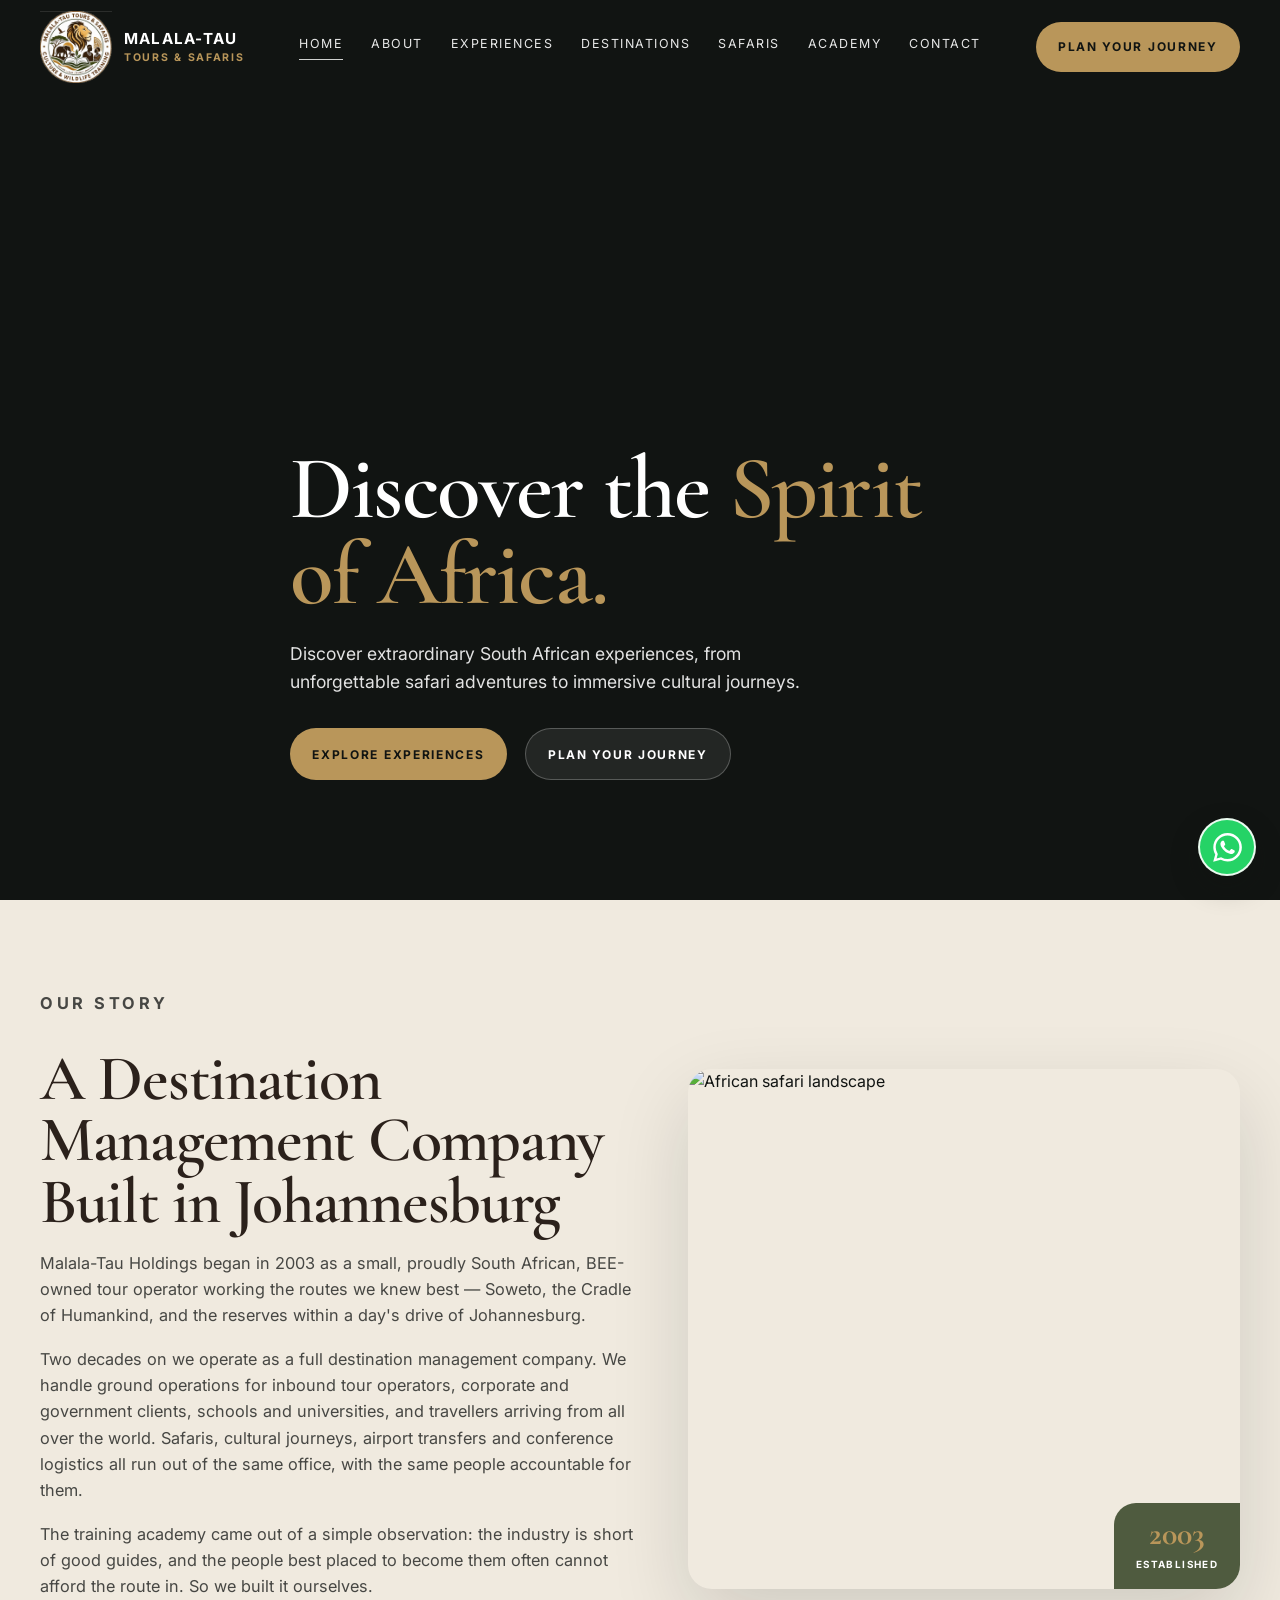
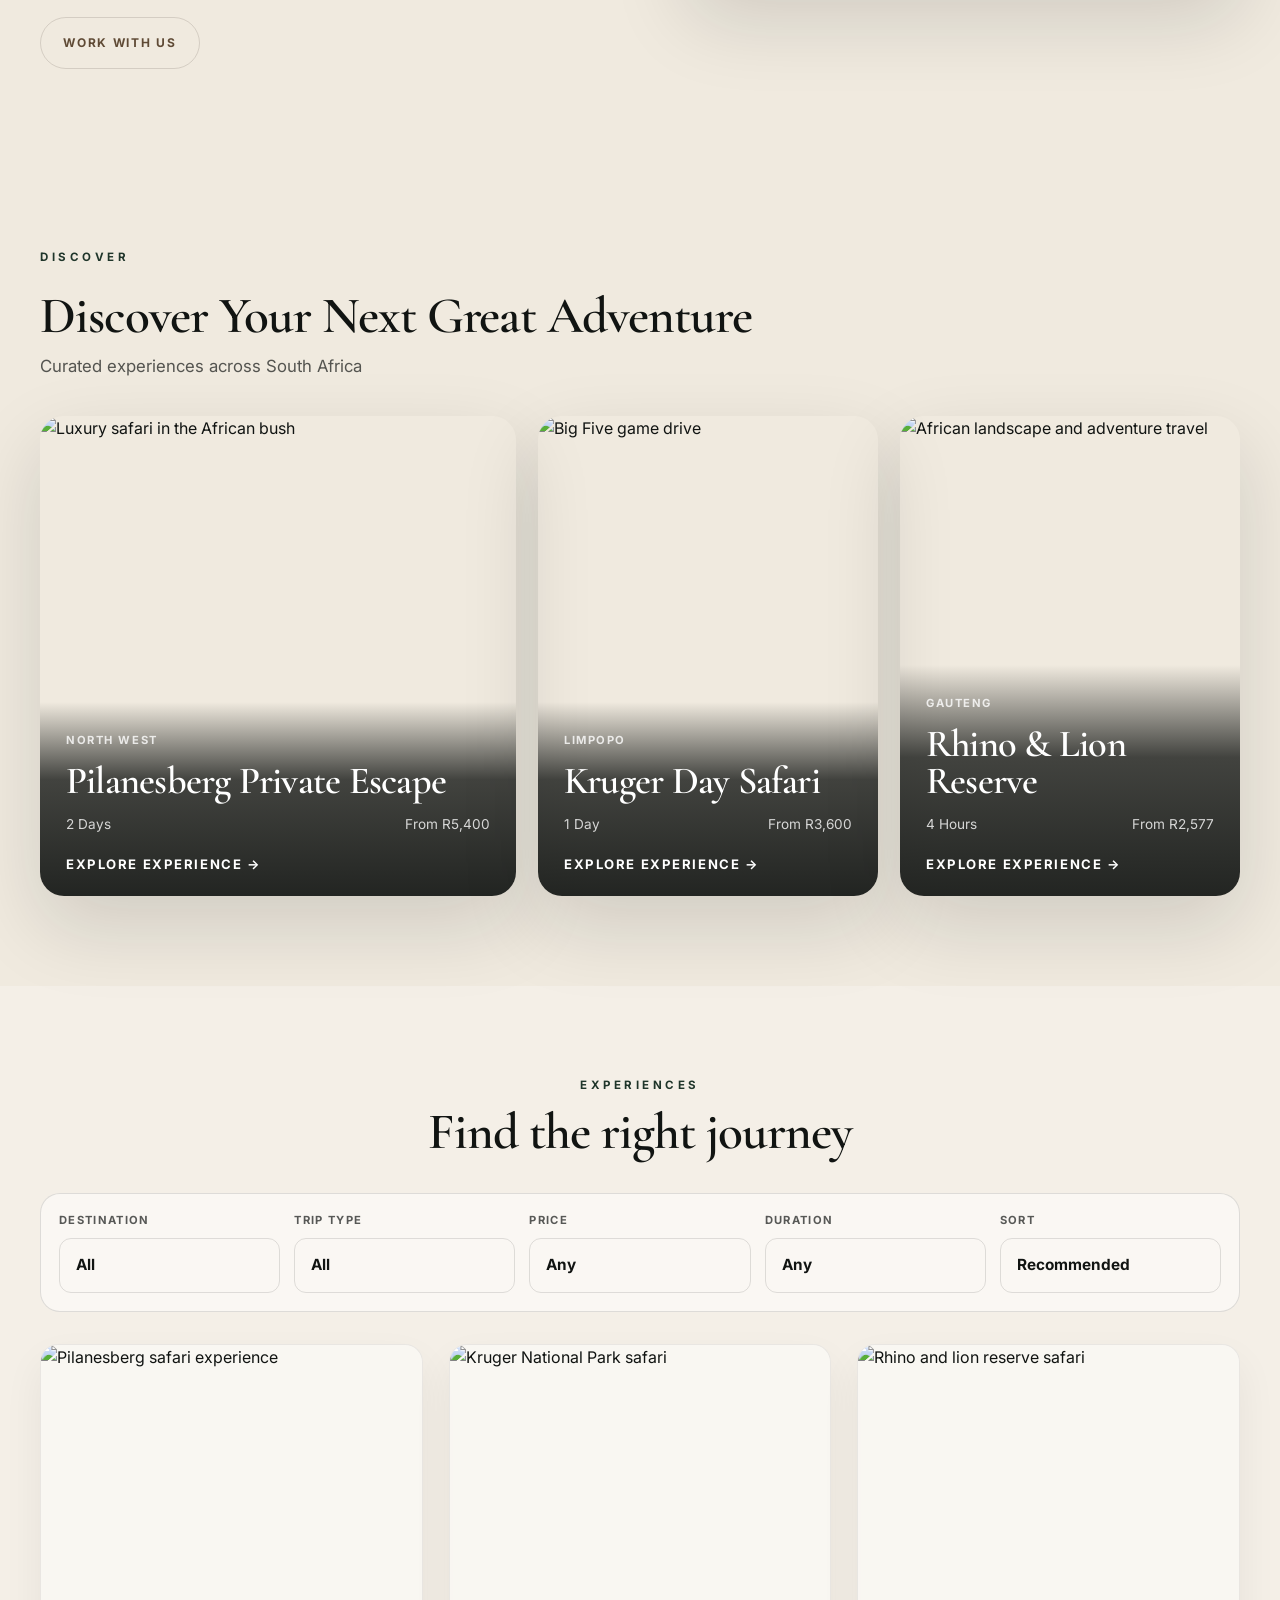
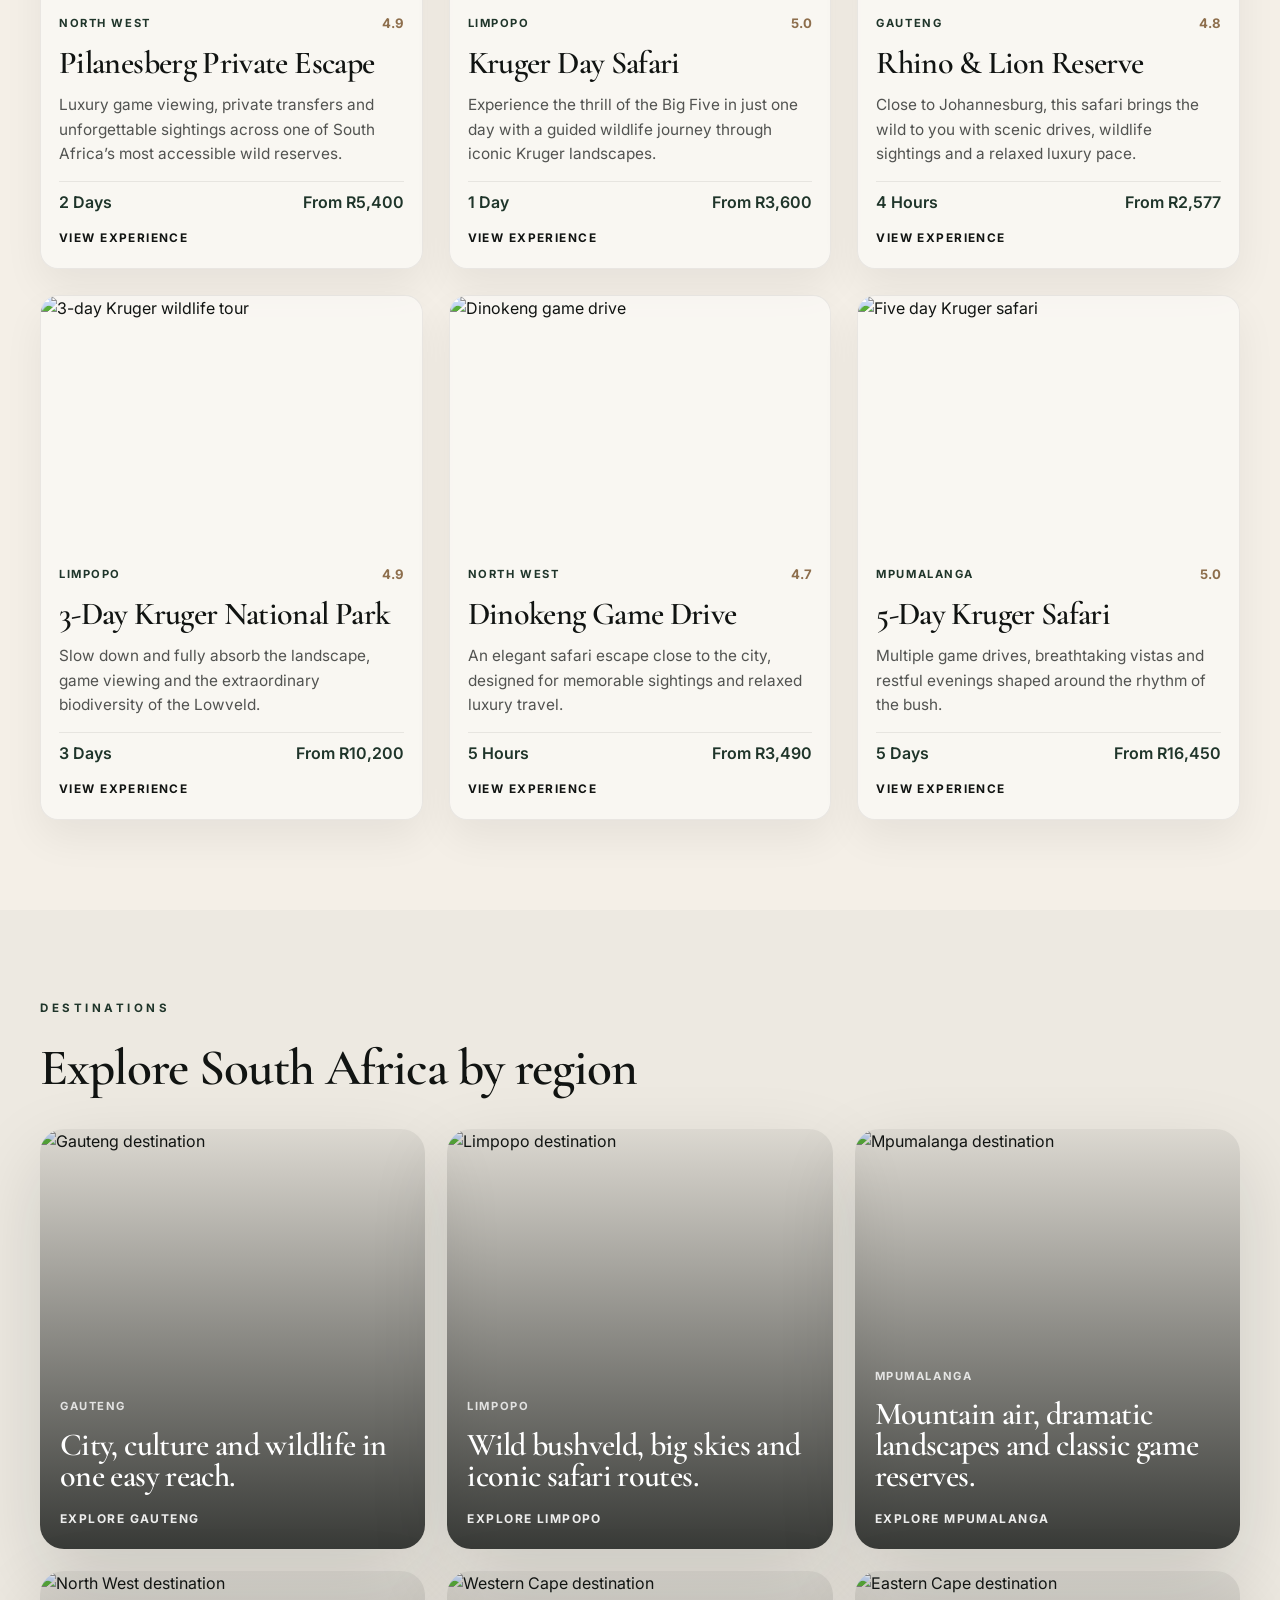
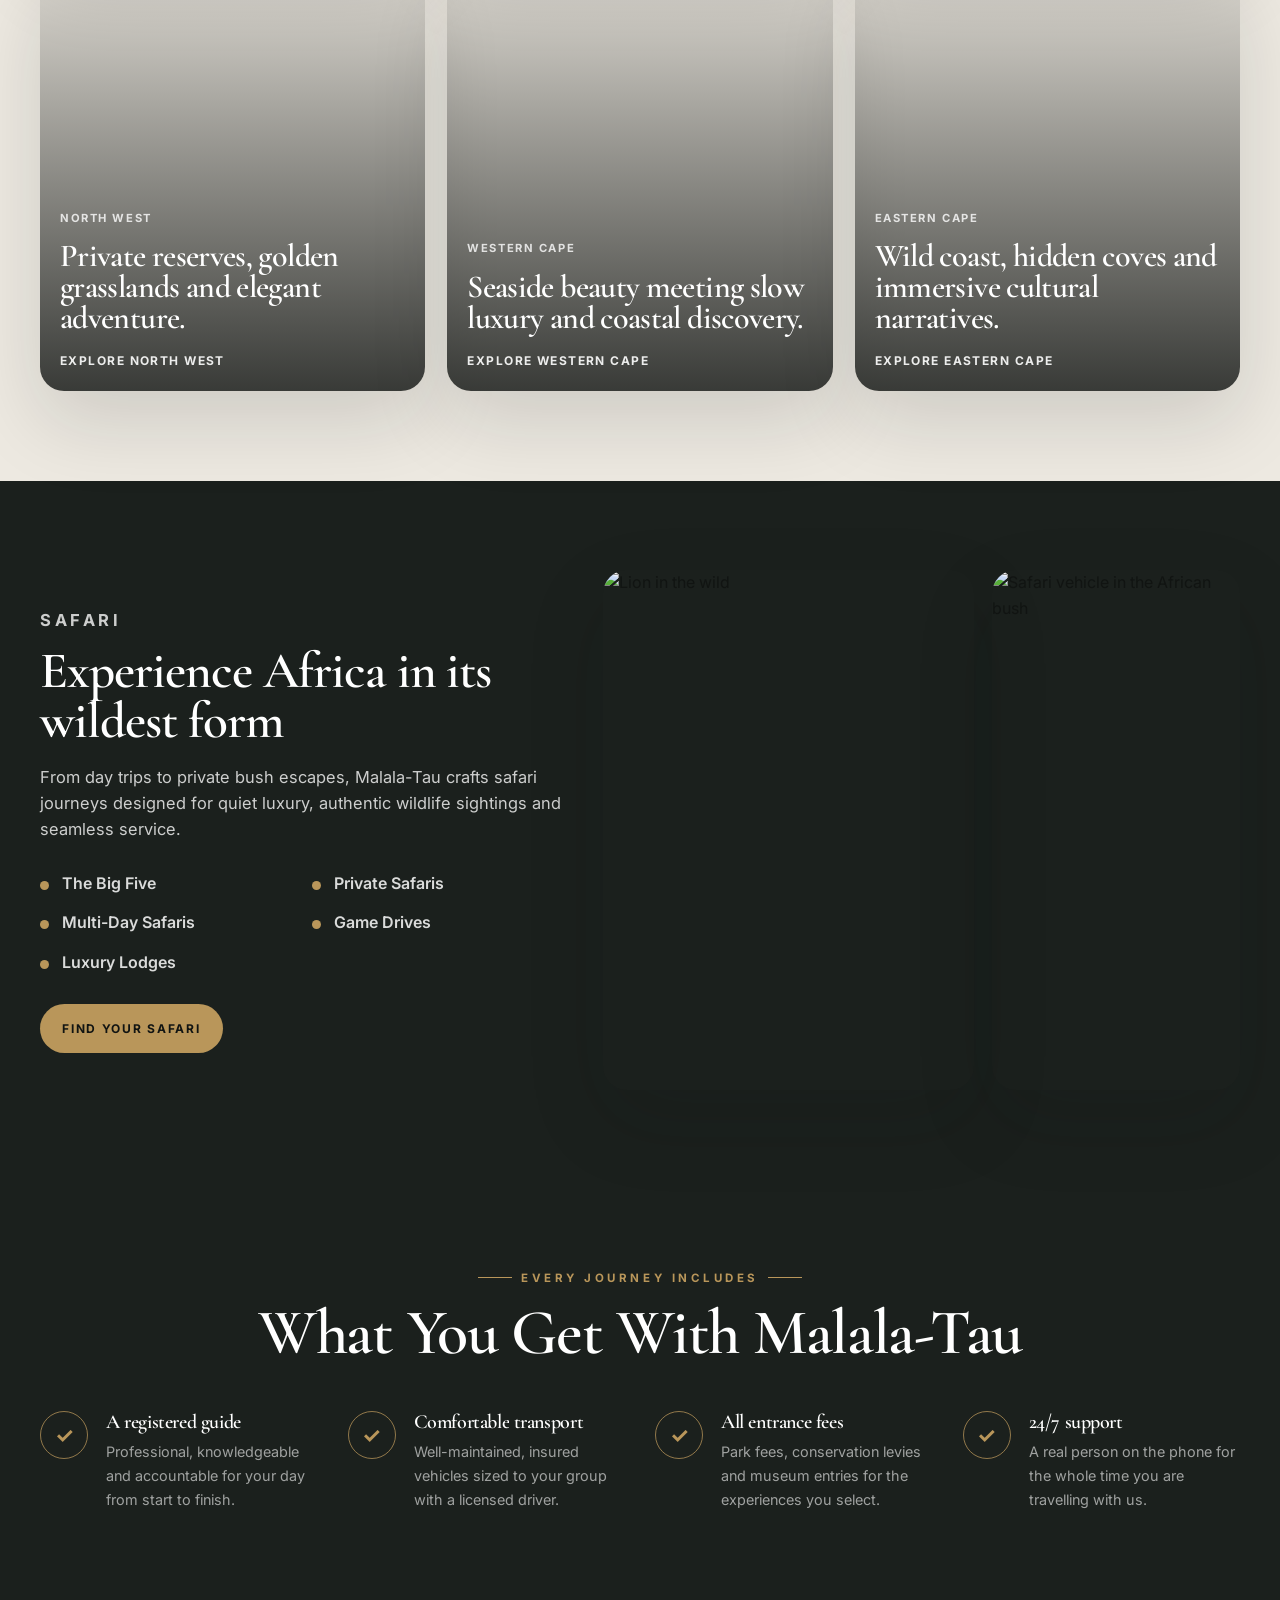
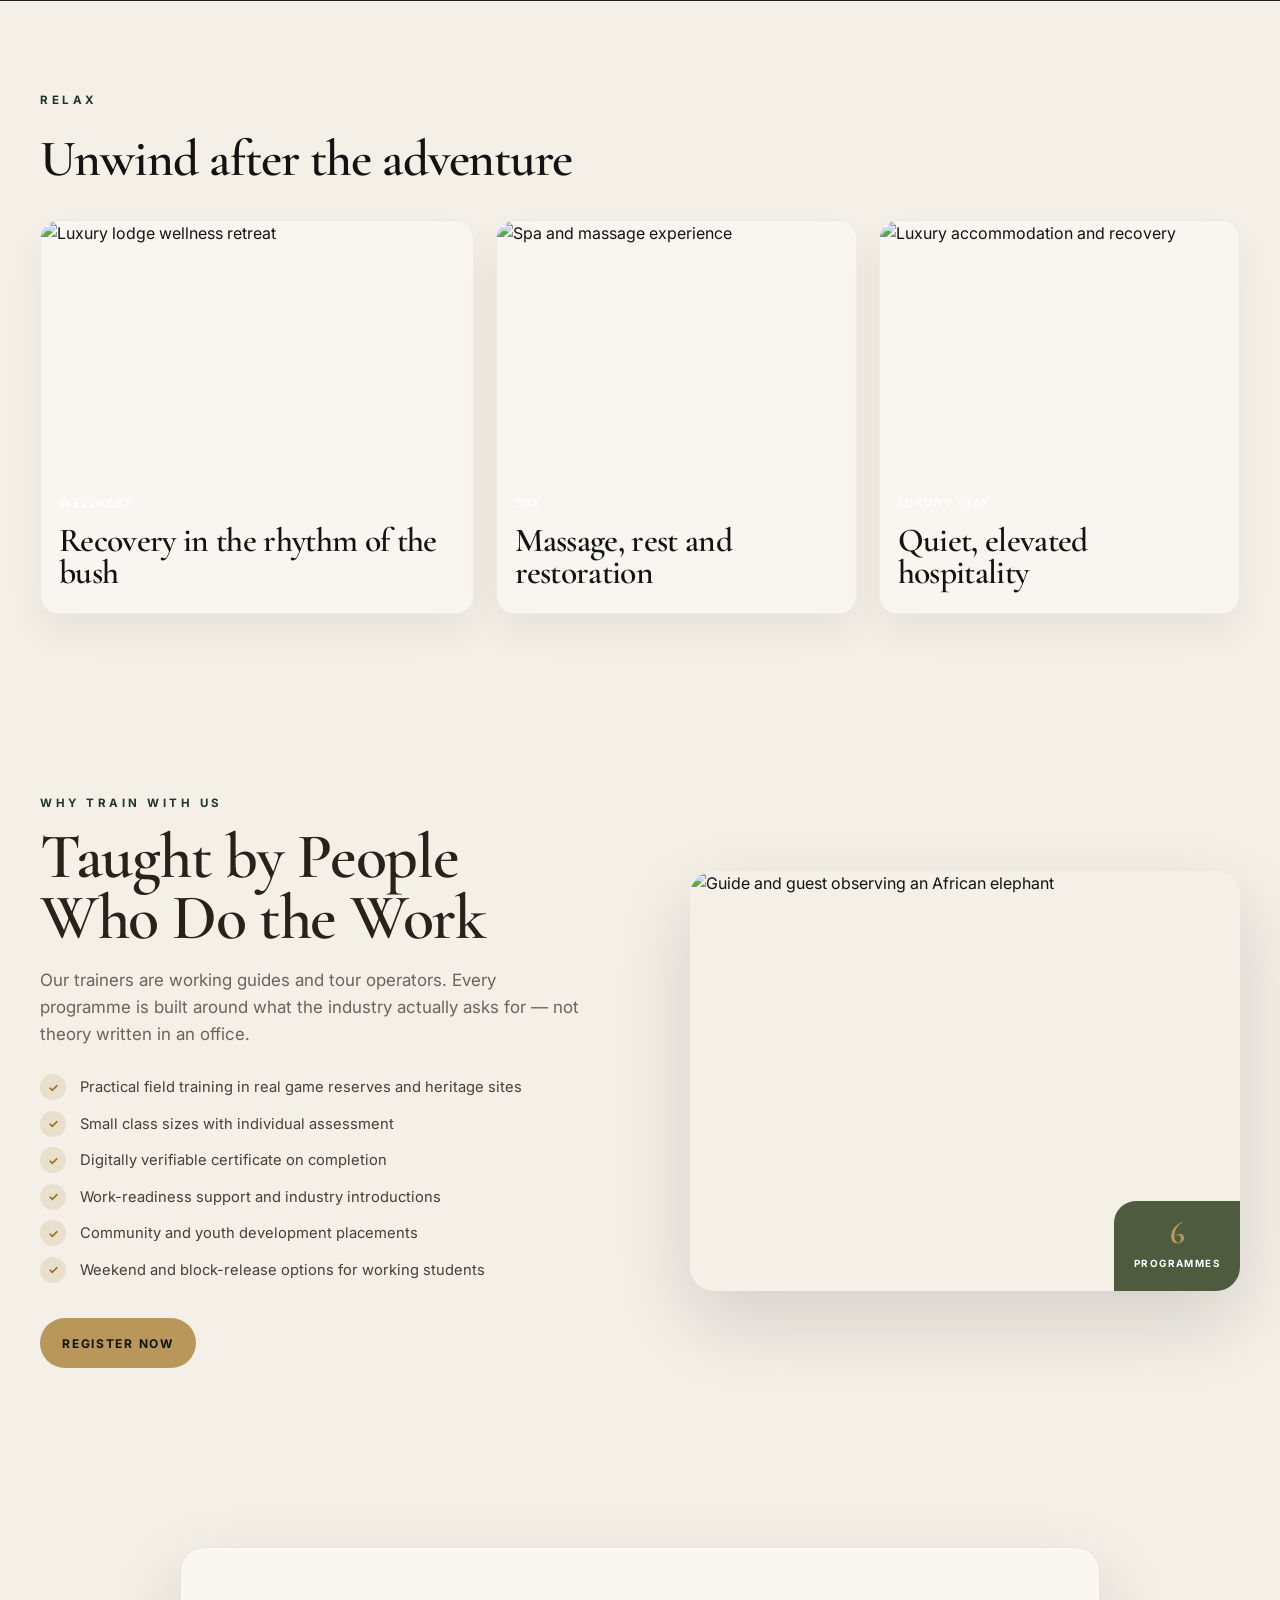
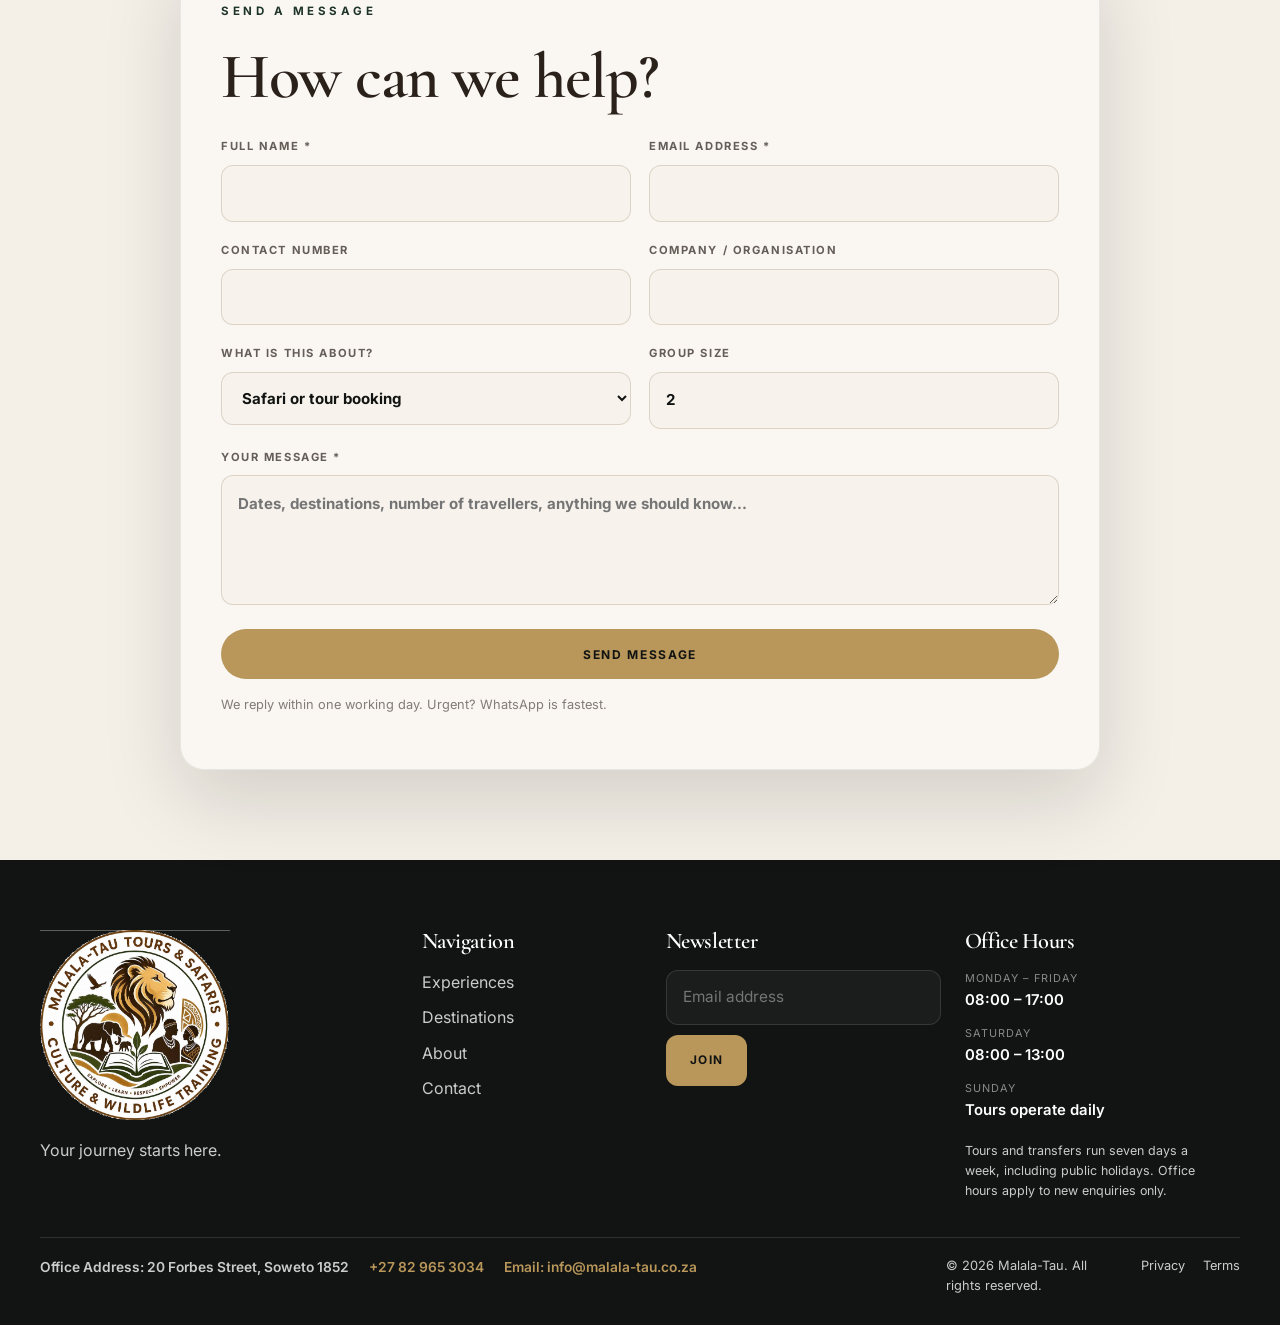
==== index.html @ 19b78d83 "Initial Malala-Tau website" ====
<!DOCTYPE html>
<html lang="en">
  <head>
    <meta charset="UTF-8" />
    <meta name="viewport" content="width=device-width, initial-scale=1.0" />
    <title>Malala-Tau | Luxury African Travel & Safaris</title>
    <meta
      name="description"
      content="Malala-Tau offers luxury African safaris, adventure experiences, cultural journeys and tailored travel across South Africa."
    />
    <link rel="preconnect" href="https://fonts.googleapis.com" />
    <link rel="preconnect" href="https://fonts.gstatic.com" crossorigin />
    <link
      href="https://fonts.googleapis.com/css2?family=Cormorant+Garamond:wght@400;500;600;700&family=Inter:wght@400;500;600;700;800&display=swap"
      rel="stylesheet"
    />
    <link rel="stylesheet" href="styles.css" />
  </head>
  <body>
    <header class="site-header" id="top">
      <div class="container nav-shell">
        <a href="#top" class="brand" aria-label="Malala Tau home">
          <img class="brand-logo" src="malala-tau-logo.png" alt="Malala-Tau Tours and Safaris" />
          <span class="brand-label">Malala-Tau<br /><small>Tours &amp; Safaris</small></span>
        </a>

        <nav class="main-nav" aria-label="Main navigation">
          <a href="#top">Home</a>
          <a href="#about">About</a>
          <a href="#experiences">Experiences</a>
          <a href="#destinations">Destinations</a>
          <a href="#safari">Safaris</a>
          <a href="academy.html#academy">Academy</a>
          <a href="#contact">Contact</a>
        </nav>

        <a class="nav-cta" href="#contact">Plan Your Journey</a>

        <button class="nav-toggle" aria-label="Open navigation" aria-expanded="false">
          <span></span>
          <span></span>
          <span></span>
        </button>
      </div>
    </header>

    <main>
      <section class="hero">
        <div class="hero-media" aria-hidden="true">
          <div class="hero-slide hero-slide-lion is-active"></div>
          <div class="hero-slide hero-slide-zebra"></div>
          <div class="hero-slide hero-slide-elephant"></div>
        </div>
        <div class="hero-overlay" aria-hidden="true"></div>

        <div class="container hero-content reveal">
          <h1><span class="hero-heading-prefix">Discover the</span> Spirit of Africa.</h1>
          <p class="hero-copy">
            Discover extraordinary South African experiences, from unforgettable safari adventures to immersive cultural journeys.
          </p>
          <div class="hero-actions">
            <a class="button button-primary" href="#experiences">Explore Experiences</a>
            <a class="button button-secondary" href="#contact">Plan Your Journey</a>
          </div>
        </div>

      </section>

      <section id="about" class="story-section">
        <div class="container story-shell reveal">
          <div class="story-copy">
            <p class="eyebrow eyebrow-dark">OUR STORY</p>
            <h2>A Destination Management Company Built in Johannesburg</h2>
            <p>
              Malala-Tau Holdings began in 2003 as a small, proudly South African, BEE-owned tour operator working the routes we knew best — Soweto, the Cradle of Humankind, and the reserves within a day's drive of Johannesburg.
            </p>
            <p>
              Two decades on we operate as a full destination management company. We handle ground operations for inbound tour operators, corporate and government clients, schools and universities, and travellers arriving from all over the world. Safaris, cultural journeys, airport transfers and conference logistics all run out of the same office, with the same people accountable for them.
            </p>
            <p>
              The training academy came out of a simple observation: the industry is short of good guides, and the people best placed to become them often cannot afford the route in. So we built it ourselves.
            </p>
            <a class="button button-secondary story-button" href="#contact">Work With Us</a>
          </div>
          <div class="story-visual">
            <img src="https://images.unsplash.com/photo-1516426122078-c23e76319801?auto=format&fit=crop&w=1200&q=85" alt="African safari landscape" />
            <div class="story-established">
              <strong>2003</strong>
              <span>Established</span>
            </div>
          </div>
        </div>
      </section>

      <section id="discover" class="featured-section">
        <div class="container">
          <div class="section-heading reveal">
            <p class="eyebrow eyebrow-dark">DISCOVER</p>
            <h2>Discover Your Next Great Adventure</h2>
            <p>Curated experiences across South Africa</p>
          </div>

          <div class="feature-grid reveal">
            <article class="feature-card feature-card-large">
              <img
                src="https://malala-tau.co.za/wp-content/uploads/2024/12/pexels-jcosta-3381910-1024x682.jpg"
                alt="Luxury safari in the African bush"
              />
              <div class="feature-card-content">
                <span class="meta">North West</span>
                <h3>Pilanesberg Private Escape</h3>
                <div class="feature-meta">
                  <span>2 Days</span>
                  <span>From R5,400</span>
                </div>
                <a href="#experiences">Explore Experience <span aria-hidden="true">→</span></a>
              </div>
            </article>

            <article class="feature-card feature-card-small">
              <img src="https://malala-tau.co.za/wp-content/uploads/2024/12/pexels-pixabay-34098-683x1024.jpg" alt="Big Five game drive" />
              <div class="feature-card-content">
                <span class="meta">Limpopo</span>
                <h3>Kruger Day Safari</h3>
                <div class="feature-meta">
                  <span>1 Day</span>
                  <span>From R3,600</span>
                </div>
                <a href="#experiences">Explore Experience <span aria-hidden="true">→</span></a>
              </div>
            </article>

            <article class="feature-card feature-card-small">
              <img src="https://malala-tau.co.za/wp-content/uploads/2024/12/pexels-pixabay-55814-1024x683.jpg" alt="African landscape and adventure travel" />
              <div class="feature-card-content">
                <span class="meta">Gauteng</span>
                <h3>Rhino & Lion Reserve</h3>
                <div class="feature-meta">
                  <span>4 Hours</span>
                  <span>From R2,577</span>
                </div>
                <a href="#experiences">Explore Experience <span aria-hidden="true">→</span></a>
              </div>
            </article>
          </div>
        </div>
      </section>

      <section id="experiences" class="tour-section">
        <div class="container">
          <div class="section-heading reveal section-heading-inline">
            <div>
              <p class="eyebrow eyebrow-dark">EXPERIENCES</p>
              <h2>Find the right journey</h2>
            </div>
            <div class="shortline"></div>
          </div>

          <div class="filter-toolbar reveal" aria-label="Experience filters">
            <label>
              <span>Destination</span>
              <select data-filter="destination">
                <option value="all">All</option>
                <option value="gauteng">Gauteng</option>
                <option value="limpopo">Limpopo</option>
                <option value="mpumalanga">Mpumalanga</option>
                <option value="north-west">North West</option>
                <option value="western-cape">Western Cape</option>
                <option value="eastern-cape">Eastern Cape</option>
              </select>
            </label>

            <label>
              <span>Trip Type</span>
              <select data-filter="type">
                <option value="all">All</option>
                <option value="day-tour">Day Tour</option>
                <option value="multi-day">Multi-day</option>
                <option value="private">Private</option>
                <option value="safari">Safari</option>
              </select>
            </label>

            <label>
              <span>Price</span>
              <select data-filter="price">
                <option value="all">Any</option>
                <option value="under-5000">Under R5,000</option>
                <option value="5000-10000">R5,000 - R10,000</option>
                <option value="over-10000">R10,000+</option>
              </select>
            </label>

            <label>
              <span>Duration</span>
              <select data-filter="duration">
                <option value="all">Any</option>
                <option value="one-day">1 Day</option>
                <option value="two-three-days">2 - 3 Days</option>
                <option value="four-plus-days">4+ Days</option>
              </select>
            </label>

            <label>
              <span>Sort</span>
              <select data-filter="sort">
                <option value="recommended">Recommended</option>
                <option value="price-low">Price: Low to High</option>
                <option value="price-high">Price: High to Low</option>
                <option value="duration">Duration</option>
                <option value="az">A–Z</option>
              </select>
            </label>
          </div>

          <div class="tour-grid reveal" id="tour-grid">
            <article class="tour-card" data-destination="north-west" data-type="private" data-price="5000" data-duration="1" data-name="pilanesberg private escape">
              <img src="https://malala-tau.co.za/wp-content/uploads/2025/01/licensed-image-1-1.jpeg" alt="Pilanesberg safari experience" />
              <div class="tour-card-body">
                <div class="tour-card-topline">
                  <span class="badge">North West</span>
                  <span class="rating">4.9</span>
                </div>
                <h3>Pilanesberg Private Escape</h3>
                <p>Luxury game viewing, private transfers and unforgettable sightings across one of South Africa’s most accessible wild reserves.</p>
                <div class="tour-meta">
                  <span>2 Days</span>
                  <span>From R5,400</span>
                </div>
                <a class="experience-link" href="#experience-detail">View Experience</a>
              </div>
            </article>

            <article class="tour-card" data-destination="limpopo" data-type="safari" data-price="3600" data-duration="1" data-name="kruger day safari">
              <img src="https://malala-tau.co.za/wp-content/uploads/2025/01/licensed-image-4.jpeg" alt="Kruger National Park safari" />
              <div class="tour-card-body">
                <div class="tour-card-topline">
                  <span class="badge">Limpopo</span>
                  <span class="rating">5.0</span>
                </div>
                <h3>Kruger Day Safari</h3>
                <p>Experience the thrill of the Big Five in just one day with a guided wildlife journey through iconic Kruger landscapes.</p>
                <div class="tour-meta">
                  <span>1 Day</span>
                  <span>From R3,600</span>
                </div>
                <a class="experience-link" href="#experience-detail">View Experience</a>
              </div>
            </article>

            <article class="tour-card" data-destination="gauteng" data-type="day-tour" data-price="2577" data-duration="1" data-name="rhino and lion reserve">
              <img src="https://malala-tau.co.za/wp-content/uploads/2025/01/DinokengGameReserve.webp" alt="Rhino and lion reserve safari" />
              <div class="tour-card-body">
                <div class="tour-card-topline">
                  <span class="badge">Gauteng</span>
                  <span class="rating">4.8</span>
                </div>
                <h3>Rhino & Lion Reserve</h3>
                <p>Close to Johannesburg, this safari brings the wild to you with scenic drives, wildlife sightings and a relaxed luxury pace.</p>
                <div class="tour-meta">
                  <span>4 Hours</span>
                  <span>From R2,577</span>
                </div>
                <a class="experience-link" href="#experience-detail">View Experience</a>
              </div>
            </article>

            <article class="tour-card" data-destination="limpopo" data-type="multi-day" data-price="10200" data-duration="3" data-name="three day kruger">
              <img src="https://malala-tau.co.za/wp-content/uploads/2024/12/pexels-gsn-travel-28708345-1024x682.jpg" alt="3-day Kruger wildlife tour" />
              <div class="tour-card-body">
                <div class="tour-card-topline">
                  <span class="badge">Limpopo</span>
                  <span class="rating">4.9</span>
                </div>
                <h3>3-Day Kruger National Park</h3>
                <p>Slow down and fully absorb the landscape, game viewing and the extraordinary biodiversity of the Lowveld.</p>
                <div class="tour-meta">
                  <span>3 Days</span>
                  <span>From R10,200</span>
                </div>
                <a class="experience-link" href="#experience-detail">View Experience</a>
              </div>
            </article>

            <article class="tour-card tour-card-dinokeng" data-destination="north-west" data-type="safari" data-price="3490" data-duration="1" data-name="dinokeng game drive">
              <img src="https://malala-tau.co.za/wp-content/uploads/2024/12/pexels-pixabay-34098-683x1024.jpg" alt="Dinokeng game drive" />
              <div class="tour-card-body">
                <div class="tour-card-topline">
                  <span class="badge">North West</span>
                  <span class="rating">4.7</span>
                </div>
                <h3>Dinokeng Game Drive</h3>
                <p>An elegant safari escape close to the city, designed for memorable sightings and relaxed luxury travel.</p>
                <div class="tour-meta">
                  <span>5 Hours</span>
                  <span>From R3,490</span>
                </div>
                <a class="experience-link" href="#experience-detail">View Experience</a>
              </div>
            </article>

            <article class="tour-card" data-destination="mpumalanga" data-type="multi-day" data-price="16450" data-duration="5" data-name="five day kruger safari">
              <img src="https://malala-tau.co.za/wp-content/uploads/2024/12/pexels-janventer-6477373-1024x677.jpg" alt="Five day Kruger safari" />
              <div class="tour-card-body">
                <div class="tour-card-topline">
                  <span class="badge">Mpumalanga</span>
                  <span class="rating">5.0</span>
                </div>
                <h3>5-Day Kruger Safari</h3>
                <p>Multiple game drives, breathtaking vistas and restful evenings shaped around the rhythm of the bush.</p>
                <div class="tour-meta">
                  <span>5 Days</span>
                  <span>From R16,450</span>
                </div>
                <a class="experience-link" href="#experience-detail">View Experience</a>
              </div>
            </article>
          </div>
        </div>
      </section>

      <section id="destinations" class="destination-section">
        <div class="container">
          <div class="section-heading reveal">
            <p class="eyebrow eyebrow-dark">DESTINATIONS</p>
            <h2>Explore South Africa by region</h2>
          </div>

          <div class="destination-grid reveal">
            <article class="destination-card">
              <img src="https://malala-tau.co.za/wp-content/uploads/2024/12/pexels-gary-whyte-228069-730539-1024x993.jpg" alt="Gauteng destination" />
              <div class="destination-card-content">
                <span class="destination-tag">Gauteng</span>
                <h3>City, culture and wildlife in one easy reach.</h3>
                <a href="#contact">Explore Gauteng</a>
              </div>
            </article>

            <article class="destination-card">
              <img src="https://malala-tau.co.za/wp-content/uploads/2024/12/pexels-elina-emeleeva-559640524-17300485-1024x682.jpg" alt="Limpopo destination" />
              <div class="destination-card-content">
                <span class="destination-tag">Limpopo</span>
                <h3>Wild bushveld, big skies and iconic safari routes.</h3>
                <a href="#contact">Explore Limpopo</a>
              </div>
            </article>

            <article class="destination-card">
              <img src="https://malala-tau.co.za/wp-content/uploads/2024/12/pexels-rutpratheep-6947817-1024x682.jpg" alt="Mpumalanga destination" />
              <div class="destination-card-content">
                <span class="destination-tag">Mpumalanga</span>
                <h3>Mountain air, dramatic landscapes and classic game reserves.</h3>
                <a href="#contact">Explore Mpumalanga</a>
              </div>
            </article>

            <article class="destination-card">
              <img src="https://malala-tau.co.za/wp-content/uploads/2024/12/pexels-hsapir-1054655-1024x636.jpg" alt="North West destination" />
              <div class="destination-card-content">
                <span class="destination-tag">North West</span>
                <h3>Private reserves, golden grasslands and elegant adventure.</h3>
                <a href="#contact">Explore North West</a>
              </div>
            </article>

            <article class="destination-card">
              <img src="https://malala-tau.co.za/wp-content/uploads/2024/12/pexels-chris-clark-1933184-16116697-1024x576.jpg" alt="Western Cape destination" />
              <div class="destination-card-content">
                <span class="destination-tag">Western Cape</span>
                <h3>Seaside beauty meeting slow luxury and coastal discovery.</h3>
                <a href="#contact">Explore Western Cape</a>
              </div>
            </article>

            <article class="destination-card">
              <img src="https://malala-tau.co.za/wp-content/uploads/2024/12/pexels-janventer-6477373-1024x677.jpg" alt="Eastern Cape destination" />
              <div class="destination-card-content">
                <span class="destination-tag">Eastern Cape</span>
                <h3>Wild coast, hidden coves and immersive cultural narratives.</h3>
                <a href="#contact">Explore Eastern Cape</a>
              </div>
            </article>
          </div>
        </div>
      </section>

      <section id="safari" class="safari-showcase">
        <div class="container safari-layout reveal">
          <div class="safari-copy">
            <p class="eyebrow eyebrow-dark">SAFARI</p>
            <h2>Experience Africa in its wildest form</h2>
            <p>
              From day trips to private bush escapes, Malala-Tau crafts safari journeys designed for quiet luxury, authentic wildlife sightings and seamless service.
            </p>
            <ul class="bullet-list">
              <li>The Big Five</li>
              <li>Private Safaris</li>
              <li>Multi-Day Safaris</li>
              <li>Game Drives</li>
              <li>Luxury Lodges</li>
            </ul>
            <a class="button button-primary" href="#contact">Find Your Safari</a>
          </div>

          <div class="safari-visual">
            <div class="safari-image safari-image-large">
              <img src="https://malala-tau.co.za/wp-content/uploads/2024/12/lion-5799513_1280-1024x682.jpg" alt="Lion in the wild" />
            </div>
            <div class="safari-image safari-image-small">
              <img src="https://malala-tau.co.za/wp-content/uploads/2024/12/pexels-pixabay-259547-1-768x1024.jpg" alt="Safari vehicle in the African bush" />
            </div>
          </div>
        </div>
      </section>

      <section class="journey-includes" aria-labelledby="journey-includes-title">
        <div class="container">
          <div class="journey-includes-heading reveal">
            <p class="eyebrow">EVERY JOURNEY INCLUDES</p>
            <h2 id="journey-includes-title">What You Get With Malala-Tau</h2>
          </div>

          <div class="journey-benefits reveal">
            <article class="journey-benefit">
              <span class="journey-benefit-icon" aria-hidden="true">✓</span>
              <div>
                <h3>A registered guide</h3>
                <p>Professional, knowledgeable and accountable for your day from start to finish.</p>
              </div>
            </article>
            <article class="journey-benefit">
              <span class="journey-benefit-icon" aria-hidden="true">✓</span>
              <div>
                <h3>Comfortable transport</h3>
                <p>Well-maintained, insured vehicles sized to your group with a licensed driver.</p>
              </div>
            </article>
            <article class="journey-benefit">
              <span class="journey-benefit-icon" aria-hidden="true">✓</span>
              <div>
                <h3>All entrance fees</h3>
                <p>Park fees, conservation levies and museum entries for the experiences you select.</p>
              </div>
            </article>
            <article class="journey-benefit">
              <span class="journey-benefit-icon" aria-hidden="true">✓</span>
              <div>
                <h3>24/7 support</h3>
                <p>A real person on the phone for the whole time you are travelling with us.</p>
              </div>
            </article>
          </div>
        </div>
      </section>

      <section class="wellness-section">
        <div class="container">
          <div class="section-heading reveal">
            <p class="eyebrow eyebrow-dark">RELAX</p>
            <h2>Unwind after the adventure</h2>
          </div>

          <div class="wellness-grid reveal">
            <div class="wellness-card wellness-card-featured">
              <img src="https://malala-tau.co.za/wp-content/uploads/2024/12/pexels-pixabay-36843-1024x930.jpg" alt="Luxury lodge wellness retreat" />
              <div>
                <span class="meta">Wellness</span>
                <h3>Recovery in the rhythm of the bush</h3>
              </div>
            </div>
            <div class="wellness-card">
              <img src="https://images.unsplash.com/photo-1515377905703-c4788e51af15?auto=format&fit=crop&w=1200&q=80" alt="Spa and massage experience" />
              <div>
                <span class="meta">Spa</span>
                <h3>Massage, rest and restoration</h3>
              </div>
            </div>
            <div class="wellness-card">
              <img src="https://malala-tau.co.za/wp-content/uploads/2024/12/pexels-1047845400-20504580-1024x576.jpg" alt="Luxury accommodation and recovery" />
              <div>
                <span class="meta">Luxury Stay</span>
                <h3>Quiet, elevated hospitality</h3>
              </div>
            </div>
          </div>
        </div>
      </section>

      <section id="academy" class="academy-section">
        <div class="container academy-layout reveal">
          <div class="academy-copy">
            <p class="eyebrow eyebrow-dark">WHY TRAIN WITH US</p>
            <h2>Taught by People Who Do the Work</h2>
            <p class="academy-intro">
              Our trainers are working guides and tour operators. Every programme is built around what the industry actually asks for — not theory written in an office.
            </p>
            <ul class="academy-benefits">
              <li>Practical field training in real game reserves and heritage sites</li>
              <li>Small class sizes with individual assessment</li>
              <li>Digitally verifiable certificate on completion</li>
              <li>Work-readiness support and industry introductions</li>
              <li>Community and youth development placements</li>
              <li>Weekend and block-release options for working students</li>
            </ul>
            <a class="button button-primary" href="academy.html#registration">Register Now</a>
          </div>

          <div class="academy-visual">
            <img src="https://images.unsplash.com/photo-1557050543-4d5f4e07ef46?auto=format&fit=crop&w=1200&q=85" alt="Guide and guest observing an African elephant" />
            <div class="academy-programmes">
              <strong>6</strong>
              <span>Programmes</span>
            </div>
          </div>
        </div>
      </section>

      <section class="cta-section" id="contact">
        <div class="container cta-panel contact-panel reveal">
          <p class="eyebrow eyebrow-dark">SEND A MESSAGE</p>
          <h2>How can we help?</h2>
          <form class="contact-form" id="contact-form">
            <div class="contact-form-grid">
              <label>Full name *<input name="fullName" type="text" autocomplete="name" required /></label>
              <label>Email address *<input name="email" type="email" autocomplete="email" required /></label>
              <label>Contact number<input name="phone" type="tel" autocomplete="tel" /></label>
              <label>Company / organisation<input name="company" type="text" autocomplete="organization" /></label>
              <label>What is this about?
                <select name="topic">
                  <option>Safari or tour booking</option>
                  <option>Academy programmes</option>
                  <option>Corporate or group travel</option>
                  <option>General enquiry</option>
                </select>
              </label>
              <label>Group size<input name="groupSize" type="number" min="1" value="2" /></label>
              <label class="contact-form-wide">Your message *<textarea name="message" rows="4" placeholder="Dates, destinations, number of travellers, anything we should know..." required></textarea></label>
            </div>
            <button type="submit" class="button button-primary">Send Message</button>
            <p class="contact-note">We reply within one working day. Urgent? WhatsApp is fastest.</p>
          </form>
        </div>
      </section>
    </main>

    <dialog class="experience-dialog" id="experience-detail" aria-labelledby="detail-title">
      <button class="dialog-close" type="button" aria-label="Close experience details">&times;</button>
      <div class="experience-detail-grid">
        <div class="experience-detail-copy">
          <p class="eyebrow eyebrow-dark">YOUR EXPERIENCE</p>
          <h2 id="detail-title">Experience details</h2>
          <p class="detail-description" id="detail-description"></p>
          <div class="detail-meta">
            <span id="detail-destination"></span>
            <span id="detail-duration"></span>
            <span id="detail-price"></span>
          </div>
        </div>
        <form class="booking-form" id="booking-form">
          <p class="eyebrow eyebrow-dark">BOOKING ENQUIRY</p>
          <h3>Tell us about your trip</h3>
          <input type="hidden" id="booking-experience" name="experience" />
          <div class="booking-form-wide">
            <label>Your name *<input name="name" type="text" placeholder="Enter your name" required /></label>
            <label>Your email *<input name="email" type="email" placeholder="Enter your email" required /></label>
          </div>
          <div class="booking-form-wide">
            <label>Country *<select name="country" required><option value="">Choose a country</option><option>South Africa</option><option>United Kingdom</option><option>United States</option><option>Germany</option><option>Other</option></select></label>
            <label>Contact number *<input name="phone" type="tel" placeholder="Enter your contact number" required /></label>
          </div>
          <div class="booking-form-wide">
            <label>No. of adults *<input name="adults" type="number" min="1" value="1" required /></label>
            <label>No. of children<input name="children" type="number" min="0" value="0" /></label>
          </div>
          <label>Enquiry subject *<input name="subject" type="text" placeholder="Booking enquiry" required /></label>
          <label>Your message *<textarea name="message" rows="4" placeholder="Tell us about your dates and preferences" required></textarea></label>
          <button class="button button-primary" type="submit">Send Booking Enquiry</button>
          <p class="booking-success" role="status" hidden>Thank you. Your enquiry is ready for our travel team.</p>
        </form>
      </div>
    </dialog>

    <footer class="site-footer">
      <div class="container footer-grid">
        <div>
          <a href="#top" class="brand footer-brand" aria-label="Malala Tau home">
            <img class="footer-logo" src="malala-tau-logo.png" alt="Malala-Tau Tours and Safaris" />
          </a>
          <p>Your journey starts here.</p>
        </div>

        <div>
          <h3>Navigation</h3>
          <ul>
            <li><a href="#experiences">Experiences</a></li>
            <li><a href="#destinations">Destinations</a></li>
            <li><a href="#about">About</a></li>
            <li><a href="#contact">Contact</a></li>
          </ul>
        </div>

        <div>
          <h3>Newsletter</h3>
          <form class="newsletter-form">
            <input type="email" aria-label="Newsletter email" placeholder="Email address" />
            <button type="submit">Join</button>
          </form>
        </div>

        <div class="footer-hours">
          <h3>Office Hours</h3>
          <dl>
            <div>
              <dt>Monday – Friday</dt>
              <dd>08:00 – 17:00</dd>
            </div>
            <div>
              <dt>Saturday</dt>
              <dd>08:00 – 13:00</dd>
            </div>
            <div>
              <dt>Sunday</dt>
              <dd>Tours operate daily</dd>
            </div>
          </dl>
          <p>Tours and transfers run seven days a week, including public holidays. Office hours apply to new enquiries only.</p>
        </div>
      </div>

      <div class="container footer-bottom">
        <div class="footer-office-contact">
          <span>Office Address: 20 Forbes Street, Soweto 1852</span>
          <a href="tel:+27829653034">+27 82 965 3034</a>
          <a href="mailto:info@malala-tau.co.za">Email: info@malala-tau.co.za</a>
        </div>
        <span>© 2026 Malala-Tau. All rights reserved.</span>
        <span>
          <a href="#">Privacy</a>
          <a href="#">Terms</a>
        </span>
      </div>
    </footer>

    <a
      class="whatsapp-float"
      href="https://wa.me/279653034?text=Hello%20Malala-Tau%2C%20I%27d%20like%20to%20plan%20a%20journey."
      target="_blank"
      rel="noopener noreferrer"
      aria-label="Chat with Malala-Tau on WhatsApp"
      title="Chat with us on WhatsApp"
    >
      <svg viewBox="0 0 24 24" aria-hidden="true" focusable="false">
        <path d="M20.5 3.5A11.8 11.8 0 0 0 12.08 0C5.56 0 .25 5.3.25 11.82c0 2.08.55 4.1 1.59 5.88L.15 23.85l6.3-1.65a11.8 11.8 0 0 0 5.63 1.43h.01c6.52 0 11.82-5.3 11.82-11.82 0-3.16-1.22-6.13-3.41-8.31ZM12.09 21.6h-.01a9.8 9.8 0 0 1-5-1.37l-.36-.21-3.74.98 1-3.65-.23-.37a9.8 9.8 0 0 1-1.5-5.16c0-5.39 4.39-9.78 9.79-9.78 2.61 0 5.06 1.02 6.9 2.87a9.74 9.74 0 0 1 2.87 6.91c0 5.4-4.39 9.78-9.79 9.78Zm5.37-7.33c-.29-.15-1.72-.85-1.99-.95-.27-.1-.46-.15-.66.15-.19.29-.75.95-.92 1.15-.17.19-.34.22-.63.07-.29-.15-1.25-.46-2.38-1.47-.88-.78-1.48-1.74-1.65-2.03-.17-.29-.02-.45.13-.6.13-.13.29-.34.44-.51.15-.17.19-.29.29-.49.1-.19.05-.37-.02-.52-.07-.15-.66-1.59-.9-2.18-.24-.57-.48-.49-.66-.5h-.56c-.19 0-.51.07-.78.37-.27.29-1.02 1-1.02 2.44s1.05 2.83 1.2 3.03c.15.19 2.06 3.15 4.99 4.42.7.3 1.24.48 1.67.61.7.22 1.34.19 1.84.12.56-.08 1.72-.7 1.96-1.38.24-.68.24-1.27.17-1.39-.07-.12-.27-.19-.56-.34Z" />
      </svg>
    </a>

    <script src="script.js"></script>
  </body>
</html>
---- styles.css ----
:root {
  --ivory: #f4efe7;
  --ivory-strong: #ece2d0;
  --sand: #d6c5a5;
  --earth: #8d6e4c;
  --olive: #4f5b3f;
  --green: #1f352a;
  --charcoal: #111412;
  --charcoal-soft: #1b201d;
  --gold: #b9965a;
  --line: rgba(17,20,18,0.12);
  --white: #ffffff;
  --shadow: 0 30px 80px rgba(17, 20, 18, 0.14);
  --radius: 24px;
  --radius-small: 18px;
  --container: min(1200px, calc(100vw - 48px));
}

* { box-sizing: border-box; }

html {
  scroll-behavior: smooth;
}

body {
  margin: 0;
  background: var(--ivory);
  color: var(--charcoal);
  font-family: "Inter", sans-serif;
  line-height: 1.6;
}

a {
  color: inherit;
  text-decoration: none;
}

img {
  display: block;
  width: 100%;
  height: auto;
}

button, input, select {
  font: inherit;
}

.container {
  width: var(--container);
  margin: 0 auto;
}

.eyebrow {
  margin: 0 0 14px;
  font-size: 0.72rem;
  letter-spacing: 0.22rem;
  text-transform: uppercase;
  color: rgba(255,255,255,0.8);
  font-weight: 700;
}

.eyebrow-dark {
  color: var(--green);
}

h1, h2, h3 {
  font-family: "Cormorant Garamond", serif;
  letter-spacing: -0.02em;
  line-height: 0.96;
  margin: 0;
}

h1 {
  font-size: clamp(4.25rem, 7vw, 8rem);
  font-weight: 600;
  max-width: 640px;
  color: var(--white);
}

.hero h1 {
  color: var(--gold);
}

.hero-heading-prefix {
  color: var(--white);
}

h2 {
  font-size: clamp(2.8rem, 4vw, 5rem);
  font-weight: 600;
  color: var(--charcoal);
}

h3 {
  font-size: clamp(2.1rem, 2.5vw, 3rem);
  font-weight: 600;
}

p {
  margin: 0;
}

.site-header {
  position: fixed;
  top: 0;
  left: 0;
  width: 100%;
  z-index: 30;
  transition: background-color 0.35s ease, border-color 0.35s ease, box-shadow 0.35s ease;
}

.site-header.scrolled {
  background: rgba(17, 20, 18, 0.76);
  border-bottom: 1px solid rgba(255,255,255,0.08);
  backdrop-filter: blur(16px);
  box-shadow: 0 18px 40px rgba(17,20,18,0.08);
}

.site-header.scrolling-up {
  transform: translateY(0);
}

.academy-page .site-header,
.academy-page .site-header.scrolled {
  background: rgba(244,239,231,0.96);
  border-bottom: 1px solid rgba(17,20,18,0.08);
  box-shadow: 0 12px 30px rgba(17,20,18,0.06);
  backdrop-filter: blur(16px);
}

.scroll-progress {
  position: fixed;
  top: 0;
  left: 0;
  z-index: 50;
  width: var(--scroll-progress, 0%);
  height: 3px;
  background: var(--gold);
  box-shadow: 0 0 18px rgba(185, 150, 90, 0.6);
  pointer-events: none;
}

.nav-shell {
  min-height: 94px;
  display: flex;
  align-items: center;
  justify-content: space-between;
  gap: 24px;
}

.brand {
  display: inline-flex;
  align-items: center;
  color: var(--white);
  font-weight: 700;
  letter-spacing: 0.08em;
  text-transform: uppercase;
  font-size: 0;
  line-height: 0;
  overflow: hidden;
}

.brand-logo {
  width: 72px;
  height: 72px;
  object-fit: contain;
  object-position: left center;
}

.brand-label {
  display: block;
  color: var(--white);
  font-size: 0.95rem;
  letter-spacing: 0.08em;
  line-height: 1.15;
  white-space: nowrap;
}

.brand-label small {
  display: block;
  margin-top: 4px;
  color: var(--gold);
  font-size: 0.66rem;
  letter-spacing: 0.16em;
}

.academy-page .brand-label {
  color: var(--charcoal);
}

.academy-page .brand-label small {
  color: var(--gold);
}

.site-header .brand {
  gap: 12px;
}

.main-nav {
  display: flex;
  align-items: center;
  justify-content: center;
  gap: 28px;
  color: rgba(255,255,255,0.9);
  font-size: 0.78rem;
  letter-spacing: 0.12em;
  text-transform: uppercase;
}

.academy-page .main-nav {
  color: rgba(17,20,18,0.82);
}

.main-nav a {
  position: relative;
  padding-bottom: 6px;
  transition: color 0.25s ease;
}

.main-nav a::after {
  content: "";
  position: absolute;
  left: 0;
  bottom: 0;
  width: 100%;
  height: 1px;
  background: rgba(255,255,255,0.8);
  transform: scaleX(0);
  transform-origin: left;
  transition: transform 0.3s ease;
}

.academy-page .main-nav a::after {
  background: rgba(17,20,18,0.7);
}

.main-nav a:hover::after,
.main-nav a:focus-visible::after {
  transform: scaleX(1);
}

.main-nav a:hover,
.main-nav a:focus-visible {
  color: var(--gold);
}

.main-nav a.is-active::after {
  transform: scaleX(1);
}

.nav-cta,
.button,
.search-button,
.newsletter-form button,
.cta-form button {
  border: none;
  cursor: pointer;
  transition: transform 0.3s ease, background-color 0.3s ease, color 0.3s ease;
}

.nav-cta,
.button {
  display: inline-flex;
  align-items: center;
  justify-content: center;
  border-radius: 999px;
  padding: 0.95rem 1.4rem;
  font-size: 0.75rem;
  letter-spacing: 0.14em;
  text-transform: uppercase;
  font-weight: 700;
}

.nav-cta {
  background: var(--gold);
  color: var(--charcoal);
}

.button-primary {
  background: var(--gold);
  color: var(--charcoal);
}

.button-secondary {
  background: rgba(255,255,255,0.08);
  border: 1px solid rgba(255,255,255,0.24);
  color: var(--white);
}

.nav-cta:hover,
.button:hover,
.search-button:hover,
.newsletter-form button:hover,
.cta-form button:hover {
  transform: translateY(-1px);
}

.nav-toggle {
  display: none;
  width: 44px;
  height: 44px;
  background: transparent;
  border: 1px solid rgba(255,255,255,0.25);
  border-radius: 50%;
  padding: 0;
  cursor: pointer;
}

.nav-toggle span {
  display: block;
  width: 18px;
  height: 2px;
  background: white;
  margin: 5px auto;
}

.hero {
  position: relative;
  min-height: 100vh;
  background: var(--charcoal);
  display: flex;
  align-items: flex-end;
  padding: 160px 0 120px;
  overflow: hidden;
}

.hero-media {
  position: absolute;
  inset: 0;
  transform: scale(1.08);
}

.hero-slide {
  position: absolute;
  inset: 0;
  background-position: center;
  background-size: cover;
  opacity: 0;
  transform: scale(1.03);
  transition: opacity 1.4s ease, transform 8s ease;
}

.hero-slide.is-active {
  opacity: 1;
  transform: scale(1.08);
}

.hero-slide-lion {
  background-image: url('https://malala-tau.co.za/wp-content/uploads/2024/12/lion-5799513_1280-1024x682.jpg');
}

.hero-slide-zebra {
  background-image: url('https://malala-tau.co.za/wp-content/uploads/2024/12/pexels-pixabay-34098-683x1024.jpg');
}

.hero-slide-elephant {
  background-image: url('https://malala-tau.co.za/wp-content/uploads/2024/12/pexels-gsn-travel-28708345-1024x682.jpg');
}

.hero-overlay {
  position: absolute;
  inset: 0;
  background: linear-gradient(90deg, rgba(17, 20, 18, 0.76), rgba(17, 20, 18, 0.32) 40%, rgba(17,20,18,0.18));
}

.hero-content,
.hero-search {
  position: relative;
  z-index: 2;
}

.hero-content {
  display: flex;
  flex-direction: column;
  justify-content: flex-end;
  max-width: 700px;
}

.hero-copy {
  max-width: 560px;
  color: rgba(255,255,255,0.88);
  font-size: 1.1rem;
  margin-top: 22px;
}

.hero-actions {
  display: flex;
  flex-wrap: wrap;
  gap: 18px;
  margin-top: 32px;
}

.hero-search {
  margin-top: 56px;
}

.search-panel {
  display: grid;
  grid-template-columns: 1.1fr 1.4fr 1fr 1fr auto;
  align-items: end;
  gap: 18px;
  background: rgba(244, 239, 231, 0.96);
  border: 1px solid rgba(17,20,18,0.06);
  box-shadow: var(--shadow);
  border-radius: var(--radius-small);
  padding: 18px 18px 18px 20px;
}

.search-panel label {
  display: flex;
  flex-direction: column;
  gap: 8px;
  color: var(--charcoal);
}

.search-panel span {
  font-size: 0.68rem;
  letter-spacing: 0.14em;
  text-transform: uppercase;
  font-weight: 700;
}

.search-panel input,
.search-panel select,
.filter-toolbar select,
.cta-form input,
.newsletter-form input {
  appearance: none;
  border: 1px solid var(--line);
  background: transparent;
  color: var(--charcoal);
  border-radius: 12px;
  padding: 0.9rem 1rem;
  font-size: 0.96rem;
  width: 100%;
  outline: none;
}

.footer-hours dl {
  display: grid;
  gap: 12px;
  margin: 12px 0 18px;
}

.footer-hours dl div {
  display: flex;
  flex-direction: column;
  gap: 2px;
}

.footer-hours dt {
  color: rgba(255,255,255,0.5);
  font-size: 0.68rem;
  letter-spacing: 0.1em;
  text-transform: uppercase;
}

.footer-hours dd {
  margin: 0;
  color: var(--white);
  font-size: 0.93rem;
  font-weight: 600;
}

.footer-hours p {
  max-width: 245px;
  color: rgba(255,255,255,0.58);
  font-size: 0.78rem;
  line-height: 1.6;
}

.search-button,
.newsletter-form button,
.cta-form button {
  background: var(--green);
  color: var(--white);
  border-radius: 12px;
  padding: 1rem 1.5rem;
  font-size: 0.74rem;
  letter-spacing: 0.12em;
  text-transform: uppercase;
  font-weight: 700;
}

.newsletter-form button {
  background: var(--gold);
  color: var(--charcoal);
}

section {
  padding: clamp(4.5rem, 7vw, 7rem) 0;
}

.featured-section {
  background: rgba(214, 197, 165, 0.12);
}

.section-heading {
  display: flex;
  flex-direction: column;
  gap: 12px;
  margin-bottom: 36px;
}

.section-heading p:last-child {
  color: rgba(17,20,18,0.7);
  font-size: 1.05rem;
}

.section-heading-inline {
  display: flex;
  align-items: end;
  justify-content: space-between;
  gap: 18px;
}

.tour-section .section-heading-inline {
  align-items: center;
  justify-content: center;
  text-align: center;
}

.tour-section .section-heading-inline .shortline {
  display: none;
}

.shortline {
  flex: 1;
  max-width: 220px;
  height: 1px;
  background: rgba(17,20,18,0.2);
}

.feature-grid {
  display: grid;
  grid-template-columns: 1.4fr 1fr 1fr;
  gap: 22px;
}

.feature-card {
  position: relative;
  overflow: hidden;
  border-radius: var(--radius);
  min-height: 480px;
  box-shadow: var(--shadow);
  isolation: isolate;
  transition: outline-color 0.3s ease;
  outline: 2px solid transparent;
}

.feature-card:hover {
  outline-color: var(--gold);
}

.feature-card img {
  height: 100%;
  object-fit: cover;
  transition: transform 0.2s linear;
}

.feature-card:hover img {
  transform: scale(1.04);
}

.feature-card-content {
  position: absolute;
  inset: auto 0 0 0;
  padding: 24px 26px 20px;
  background: linear-gradient(180deg, rgba(17,20,18,0) 0%, rgba(17,20,18,0.78) 40%, rgba(17,20,18,0.92) 100%);
  color: var(--white);
}

.meta,
.badge,
.destination-tag {
  display: inline-flex;
  align-items: center;
  font-size: 0.7rem;
  letter-spacing: 0.14em;
  text-transform: uppercase;
  color: rgba(255,255,255,0.8);
  font-weight: 700;
}

.feature-card-content h3 {
  margin-top: 12px;
  font-size: clamp(2.4rem, 3vw, 3.6rem);
  color: var(--white);
}

.feature-meta {
  display: flex;
  justify-content: space-between;
  margin-top: 14px;
  font-size: 0.85rem;
  color: rgba(255,255,255,0.8);
}

.feature-card-content a {
  display: inline-block;
  margin-top: 18px;
  color: var(--white);
  font-size: 0.82rem;
  letter-spacing: 0.12em;
  text-transform: uppercase;
  font-weight: 700;
}

.filter-toolbar {
  display: grid;
  grid-template-columns: repeat(5, minmax(0, 1fr));
  gap: 14px;
  background: rgba(255,255,255,0.5);
  border: 1px solid var(--line);
  border-radius: 20px;
  padding: 18px;
  margin-bottom: 32px;
}

.filter-toolbar label {
  display: flex;
  flex-direction: column;
  gap: 8px;
  font-size: 0.7rem;
  text-transform: uppercase;
  letter-spacing: 0.12em;
  color: rgba(17,20,18,0.7);
  font-weight: 700;
}

.tour-grid {
  display: grid;
  grid-template-columns: repeat(3, minmax(0, 1fr));
  gap: 26px;
}

.tour-card {
  display: flex;
  flex-direction: column;
  overflow: hidden;
  background: rgba(255,255,255,0.48);
  border: 1px solid rgba(17,20,18,0.07);
  border-radius: var(--radius-small);
  box-shadow: 0 18px 40px rgba(17,20,18,0.06);
  outline: 2px solid transparent;
  transition: transform 0.3s ease, box-shadow 0.3s ease, opacity 0.28s ease, outline-color 0.3s ease;
}

.tour-card:hover {
  transform: translateY(-4px);
  box-shadow: 0 26px 54px rgba(17,20,18,0.1);
  outline-color: var(--gold);
}

.tour-card.hidden {
  display: none;
}

.tour-card img {
  height: 250px;
  object-fit: cover;
  transition: transform 0.6s ease;
}

.tour-card-dinokeng img {
  object-position: center 18%;
}

.tour-card:hover img {
  transform: scale(1.05);
}

.tour-card-body {
  display: flex;
  flex-direction: column;
  gap: 14px;
  padding: 18px 18px 20px;
}

.tour-card-topline {
  display: flex;
  justify-content: space-between;
  align-items: center;
  gap: 10px;
}

.badge {
  color: var(--green);
}

.rating {
  font-size: 0.82rem;
  font-weight: 700;
  color: var(--earth);
}

.tour-card h3 {
  font-size: clamp(2rem, 2vw, 2.7rem);
  color: var(--charcoal);
}

.tour-card p {
  color: rgba(17,20,18,0.72);
  font-size: 0.96rem;
}

.tour-meta {
  display: flex;
  justify-content: space-between;
  gap: 8px;
  padding-top: 8px;
  border-top: 1px solid rgba(17,20,18,0.08);
  font-weight: 600;
  color: var(--green);
}

.tour-card a {
  display: inline-flex;
  align-items: center;
  font-size: 0.74rem;
  letter-spacing: 0.12em;
  text-transform: uppercase;
  font-weight: 700;
  color: var(--charcoal);
}

.experience-dialog {
  width: min(1080px, calc(100vw - 32px));
  max-height: min(88vh, 900px);
  padding: 0;
  border: 1px solid rgba(17,20,18,0.1);
  border-radius: var(--radius);
  background: var(--ivory);
  color: var(--charcoal);
  box-shadow: 0 30px 100px rgba(17,20,18,0.3);
}

.experience-dialog::backdrop {
  background: rgba(17,20,18,0.7);
  backdrop-filter: blur(8px);
}

.dialog-close {
  position: absolute;
  top: 18px;
  right: 18px;
  z-index: 2;
  width: 42px;
  height: 42px;
  border: 1px solid rgba(17,20,18,0.16);
  border-radius: 50%;
  background: rgba(244,239,231,0.86);
  color: var(--charcoal);
  font-size: 1.7rem;
  line-height: 1;
  cursor: pointer;
}

.experience-detail-grid {
  display: grid;
  grid-template-columns: 0.8fr 1.2fr;
  gap: 0;
}

.experience-detail-copy {
  display: flex;
  flex-direction: column;
  justify-content: center;
  gap: 20px;
  padding: 54px 42px;
  background: var(--green);
  color: var(--white);
}

.experience-detail-copy h2,
.experience-detail-copy .eyebrow {
  color: var(--white);
}

.experience-detail-copy h2 {
  font-size: clamp(2.5rem, 4vw, 4.5rem);
  line-height: 1;
}

.detail-description {
  color: rgba(255,255,255,0.82);
  font-size: 1rem;
}

.detail-meta {
  display: flex;
  flex-wrap: wrap;
  gap: 10px;
}

.detail-meta span {
  padding: 8px 12px;
  border: 1px solid rgba(255,255,255,0.22);
  border-radius: 999px;
  color: rgba(255,255,255,0.9);
  font-size: 0.76rem;
  font-weight: 700;
}

.booking-form {
  display: flex;
  flex-direction: column;
  gap: 14px;
  padding: 42px;
  overflow-y: auto;
}

.booking-form h3 {
  font-size: clamp(2rem, 3vw, 3rem);
  margin-bottom: 6px;
}

.booking-form label {
  display: flex;
  flex-direction: column;
  gap: 8px;
  color: var(--charcoal);
  font-size: 0.76rem;
  font-weight: 700;
}

.booking-form-wide {
  display: grid;
  grid-template-columns: repeat(2, minmax(0, 1fr));
  gap: 14px;
}

.booking-form input,
.booking-form select,
.booking-form textarea {
  width: 100%;
  border: 1px solid var(--line);
  border-radius: 12px;
  padding: 0.9rem 1rem;
  background: rgba(255,255,255,0.52);
  color: var(--charcoal);
  outline: none;
  resize: vertical;
}

.booking-form input:focus,
.booking-form select:focus,
.booking-form textarea:focus {
  border-color: var(--green);
  box-shadow: 0 0 0 3px rgba(31,53,42,0.1);
}

.booking-form .button {
  align-self: flex-start;
  margin-top: 4px;
}

.booking-success {
  color: var(--green);
  font-size: 0.88rem;
  font-weight: 700;
}

.destination-section {
  background: rgba(31, 53, 42, 0.03);
}

.destination-grid {
  display: grid;
  grid-template-columns: repeat(3, minmax(0, 1fr));
  gap: 22px;
}

.destination-card {
  position: relative;
  overflow: hidden;
  border-radius: var(--radius);
  min-height: 420px;
  box-shadow: var(--shadow);
  outline: 2px solid transparent;
  transition: outline-color 0.3s ease;
}

.destination-card:hover {
  outline-color: var(--gold);
}

.destination-card img {
  height: 100%;
  object-fit: cover;
}

.destination-card::after {
  content: "";
  position: absolute;
  inset: 0;
  background: linear-gradient(180deg, rgba(17,20,18,0.08), rgba(17,20,18,0.82));
}

.destination-card-content {
  position: absolute;
  inset: auto 0 0 0;
  z-index: 1;
  padding: 22px 20px 18px;
  color: var(--white);
}

.destination-tag {
  color: rgba(255,255,255,0.8);
}

.destination-card-content h3 {
  font-size: clamp(2rem, 2.2vw, 2.8rem);
  color: var(--white);
  margin-top: 12px;
}

.destination-card-content a {
  display: inline-flex;
  margin-top: 18px;
  font-size: 0.75rem;
  letter-spacing: 0.12em;
  text-transform: uppercase;
  font-weight: 700;
  color: rgba(255,255,255,0.9);
}

.safari-showcase {
  background: var(--charcoal-soft);
}

.safari-layout {
  display: grid;
  grid-template-columns: 1fr 1.2fr;
  align-items: center;
  gap: 32px;
}

.safari-copy h2,
.safari-copy p,
.safari-copy li {
  color: var(--white);
}

.safari-copy h2 {
  margin-bottom: 18px;
}

.safari-copy > p {
  max-width: 560px;
  color: rgba(255,255,255,0.78);
  font-size: 1.03rem;
}

.bullet-list {
  list-style: none;
  padding: 0;
  margin: 28px 0;
  display: grid;
  grid-template-columns: repeat(2, minmax(0, 1fr));
  gap: 14px;
  color: var(--white);
}

.bullet-list li {
  position: relative;
  padding-left: 22px;
  color: rgba(255,255,255,0.84);
  font-weight: 600;
}

.bullet-list li::before {
  content: "";
  position: absolute;
  left: 0;
  top: 10px;
  width: 9px;
  height: 9px;
  border-radius: 50%;
  background: var(--gold);
}

.safari-visual {
  display: grid;
  grid-template-columns: 1.2fr 0.8fr;
  gap: 18px;
  min-height: 520px;
}

.safari-image {
  overflow: hidden;
  border-radius: var(--radius);
  box-shadow: var(--shadow);
}

.safari-image img {
  height: 100%;
  object-fit: cover;
}

.journey-includes {
  background: var(--charcoal-soft);
  color: var(--white);
}

.journey-includes-heading {
  display: flex;
  flex-direction: column;
  align-items: center;
  gap: 14px;
  margin-bottom: 48px;
  text-align: center;
}

.journey-includes-heading .eyebrow {
  position: relative;
  margin: 0;
  color: var(--gold);
}

.journey-includes-heading .eyebrow::before,
.journey-includes-heading .eyebrow::after {
  content: "";
  display: inline-block;
  width: 34px;
  height: 1px;
  margin: 0 9px 4px;
  background: var(--gold);
}

.journey-includes-heading h2 {
  color: var(--white);
  font-size: clamp(2.6rem, 5vw, 4.6rem);
}

.journey-benefits {
  display: grid;
  grid-template-columns: repeat(4, minmax(0, 1fr));
  gap: 30px;
}

.journey-benefit {
  display: flex;
  align-items: flex-start;
  gap: 18px;
}

.journey-benefit-icon {
  display: inline-grid;
  flex: 0 0 48px;
  width: 48px;
  height: 48px;
  place-items: center;
  border: 1px solid rgba(185,150,90,0.75);
  border-radius: 50%;
  color: var(--gold);
  font-size: 1.35rem;
  font-weight: 700;
}

.journey-benefit h3 {
  margin: 0 0 7px;
  color: var(--white);
  font-size: 1.25rem;
  line-height: 1.1;
}

.journey-benefit p {
  margin: 0;
  color: rgba(255,255,255,0.58);
  font-size: 0.9rem;
  line-height: 1.65;
}

.wellness-grid {
  display: grid;
  grid-template-columns: 1.2fr 1fr 1fr;
  gap: 22px;
}

.wellness-card {
  background: rgba(255,255,255,0.46);
  border: 1px solid rgba(17,20,18,0.05);
  border-radius: var(--radius-small);
  overflow: hidden;
  box-shadow: 0 18px 40px rgba(17,20,18,0.06);
  outline: 2px solid transparent;
  transition: outline-color 0.3s ease;
}

.wellness-card:hover {
  outline-color: var(--gold);
}

.wellness-card img {
  height: 250px;
  object-fit: cover;
}

.wellness-card div {
  padding: 18px 18px 24px;
}

.wellness-card h3 {
  margin-top: 10px;
  font-size: clamp(2.1rem, 2.5vw, 3rem);
}

.wellness-card-featured {
  grid-column: span 1;
}

.academy-section {
  background: var(--ivory);
}

.academy-layout {
  display: grid;
  grid-template-columns: 1fr 1fr;
  align-items: center;
  gap: clamp(44px, 8vw, 100px);
}

.academy-copy h2 {
  max-width: 570px;
  color: #2b211b;
  font-size: clamp(3.3rem, 5vw, 5.3rem);
}

.academy-intro {
  max-width: 560px;
  margin: 18px 0 28px;
  color: rgba(43,33,27,0.68);
  font-size: 1.06rem;
}

.academy-benefits {
  display: grid;
  gap: 13px;
  list-style: none;
  max-width: 600px;
  margin: 0 0 36px;
  padding: 0;
}

.academy-benefits li {
  position: relative;
  padding-left: 40px;
  color: rgba(43,33,27,0.86);
  font-size: 0.92rem;
}

.academy-benefits li::before {
  content: "✓";
  position: absolute;
  top: -2px;
  left: 0;
  display: grid;
  width: 26px;
  height: 26px;
  place-items: center;
  border-radius: 50%;
  background: rgba(185,150,90,0.18);
  color: #9a701f;
  font-size: 0.75rem;
  font-weight: 700;
}

.academy-visual {
  position: relative;
  min-height: 420px;
}

.academy-visual img {
  width: 100%;
  height: 420px;
  border-radius: var(--radius);
  object-fit: cover;
  object-position: center;
  box-shadow: var(--shadow);
}

.academy-programmes {
  position: absolute;
  right: 0;
  bottom: 0;
  display: flex;
  width: 126px;
  height: 90px;
  flex-direction: column;
  align-items: center;
  justify-content: center;
  border-radius: 22px 0 var(--radius) 0;
  background: var(--olive);
  color: var(--white);
}

.academy-programmes strong {
  color: var(--gold);
  font-family: "Cormorant Garamond", serif;
  font-size: 2rem;
  line-height: 0.9;
}

.academy-programmes span {
  margin-top: 8px;
  font-size: 0.62rem;
  font-weight: 700;
  letter-spacing: 0.14em;
  text-transform: uppercase;
}

.story-section {
  background: rgba(214, 197, 165, 0.12);
}

.academy-programmes-section,
.academy-registration-section {
  background: var(--ivory);
}

.academy-page-heading {
  text-align: center;
}

.academy-page-heading h1,
.academy-page-heading h2 {
  width: 100%;
  margin-inline: auto;
  color: #2b211b;
  font-size: clamp(3rem, 5vw, 5rem);
}

.academy-page-heading > p:last-child {
  max-width: 700px;
  margin: 12px auto 0;
  color: rgba(43,33,27,0.62);
  font-size: 1.08rem;
}

.programme-grid {
  display: grid;
  grid-template-columns: repeat(3, minmax(0, 1fr));
  gap: 24px;
  margin-top: 44px;
}

.programme-card {
  display: flex;
  min-height: 286px;
  flex-direction: column;
  padding: 26px 22px 22px;
  border: 1px solid rgba(17,20,18,0.07);
  border-radius: var(--radius-small);
  background: rgba(255,255,255,0.84);
  box-shadow: 0 18px 40px rgba(17,20,18,0.08);
  outline: 2px solid transparent;
  transition: outline-color 0.3s ease, transform 0.3s ease;
}

.programme-card:hover {
  outline-color: var(--gold);
  transform: translateY(-3px);
}

.programme-meta {
  display: flex;
  gap: 14px;
  color: #a17728;
  font-size: 0.68rem;
  letter-spacing: 0.12em;
  text-transform: uppercase;
  font-weight: 700;
}

.programme-card h2 {
  margin: 16px 0 10px;
  color: #2b211b;
  font-size: clamp(1.8rem, 2.3vw, 2.35rem);
  line-height: 0.98;
}

.programme-card p {
  margin: 0;
  color: rgba(43,33,27,0.66);
  font-size: 0.88rem;
  line-height: 1.6;
}

.programme-card a {
  align-self: flex-start;
  margin-top: auto;
  padding: 0.6rem 1rem;
  border: 1px solid rgba(43,33,27,0.14);
  border-radius: 999px;
  color: #5f4a35;
  font-size: 0.7rem;
  font-weight: 700;
  letter-spacing: 0.12em;
  text-transform: uppercase;
}

.academy-process-section {
  background: var(--ivory);
}

.academy-dark-heading h2 {
  color: #2b211b;
}

.academy-dark-heading .eyebrow {
  color: #2b211b;
}

.process-grid {
  display: grid;
  grid-template-columns: repeat(4, minmax(0, 1fr));
  gap: 28px;
  margin-top: 44px;
}

.process-step {
  display: flex;
  align-items: flex-start;
  gap: 16px;
}

.process-step > span {
  display: grid;
  flex: 0 0 48px;
  width: 48px;
  height: 48px;
  place-items: center;
  border: 1px solid rgba(185,150,90,0.7);
  border-radius: 50%;
  color: var(--gold);
  font-family: "Cormorant Garamond", serif;
  font-size: 1.2rem;
}

.process-step h3 {
  margin: 2px 0 8px;
  color: #2b211b;
  font-size: 1.25rem;
}

.process-step p {
  margin: 0;
  color: rgba(43,33,27,0.62);
  font-size: 0.88rem;
  line-height: 1.65;
}

.registration-layout {
  display: grid;
  grid-template-columns: 1.2fr 0.8fr;
  align-items: start;
  gap: 32px;
}

.registration-form {
  padding: clamp(26px, 4vw, 38px);
  border: 1px solid rgba(17,20,18,0.07);
  border-radius: var(--radius);
  background: rgba(255,255,255,0.88);
  box-shadow: var(--shadow);
}

.registration-fields {
  display: grid;
  grid-template-columns: repeat(2, minmax(0, 1fr));
  gap: 18px 16px;
}

.registration-form label {
  display: flex;
  flex-direction: column;
  gap: 8px;
  color: rgba(43,33,27,0.68);
  font-size: 0.68rem;
  font-weight: 700;
  letter-spacing: 0.13em;
  text-transform: uppercase;
}

.registration-form input,
.registration-form select,
.registration-form textarea {
  width: 100%;
  border: 1px solid rgba(116,91,54,0.18);
  border-radius: 11px;
  background: rgba(244,239,231,0.55);
  color: var(--charcoal);
  font: inherit;
  font-size: 0.9rem;
  letter-spacing: normal;
  outline: none;
  padding: 0.85rem 0.95rem;
  text-transform: none;
}

.registration-form textarea {
  min-height: 120px;
  resize: vertical;
}

.registration-form input:focus,
.registration-form select:focus,
.registration-form textarea:focus {
  border-color: var(--gold);
  box-shadow: 0 0 0 3px rgba(185,150,90,0.14);
}

.registration-wide {
  grid-column: 1 / -1;
}

.registration-form > .button {
  width: 100%;
  margin-top: 22px;
}

.registration-next {
  padding: 34px;
  border-radius: var(--radius);
  background: #3c2411;
  color: var(--white);
  box-shadow: var(--shadow);
}

.registration-next h2 {
  margin-bottom: 26px;
  color: var(--white);
  font-size: 2rem;
}

.registration-next dl {
  display: grid;
  gap: 15px;
  margin: 0;
}

.registration-next dl div {
  display: flex;
  justify-content: space-between;
  gap: 16px;
}

.registration-next dt,
.registration-next dd {
  margin: 0;
  font-size: 0.84rem;
}

.registration-next dd {
  color: var(--white);
  font-weight: 700;
  text-align: right;
}

.registration-next p {
  margin: 26px 0 0;
  color: rgba(255,255,255,0.62);
  font-size: 0.8rem;
  line-height: 1.6;
}

.registration-next a {
  color: var(--gold);
}

.story-shell {
  display: grid;
  grid-template-columns: 1.1fr 1fr;
  align-items: center;
  gap: 40px;
}

.story-copy h2 {
  max-width: 600px;
  color: #2b211b;
  font-size: clamp(3.2rem, 5vw, 5.1rem);
}

.story-visual {
  position: relative;
}

.story-visual img {
  border-radius: var(--radius);
  box-shadow: var(--shadow);
  min-height: 520px;
  object-fit: cover;
}

.story-established {
  position: absolute;
  right: 0;
  bottom: 0;
  display: flex;
  width: 126px;
  height: 86px;
  flex-direction: column;
  align-items: center;
  justify-content: center;
  border-radius: 22px 0 var(--radius) 0;
  background: var(--olive);
  color: var(--white);
}

.story-established strong {
  color: var(--gold);
  font-family: "Cormorant Garamond", serif;
  font-size: 2rem;
  line-height: 0.9;
}

.story-established span {
  margin-top: 8px;
  font-size: 0.62rem;
  font-weight: 700;
  letter-spacing: 0.14em;
  text-transform: uppercase;
}

.story-button {
  align-self: flex-start;
  border: 1px solid rgba(43,33,27,0.14);
  background: transparent;
  color: #5f4a35;
}

.story-button:hover,
.story-button:focus-visible {
  background: var(--gold);
  border-color: var(--gold);
  color: var(--charcoal);
}

.story-copy {
  display: flex;
  flex-direction: column;
  gap: 18px;
}

.story-copy p {
  color: rgba(17,20,18,0.76);
  font-size: 1.02rem;
}

.story-highlights {
  display: grid;
  grid-template-columns: repeat(3, minmax(0, 1fr));
  gap: 18px;
  margin-top: 12px;
}

.story-highlights div {
  padding: 18px 14px;
  border: 1px solid rgba(17,20,18,0.08);
  border-radius: 14px;
  background: rgba(255,255,255,0.3);
}

.story-highlights strong {
  display: block;
  font-size: 1.2rem;
  color: var(--green);
  margin-bottom: 6px;
}

.story-highlights span {
  color: rgba(17,20,18,0.7);
  font-size: 0.85rem;
}

.cta-panel {
  background: rgba(255,255,255,0.52);
  border: 1px solid rgba(17,20,18,0.08);
  border-radius: var(--radius);
  box-shadow: var(--shadow);
  padding: 38px 32px;
  display: flex;
  justify-content: space-between;
  align-items: center;
  gap: 20px;
}

.contact-panel {
  display: block;
  max-width: 920px;
  margin: 0 auto;
  padding: clamp(34px, 5vw, 54px) clamp(24px, 5vw, 40px);
}

.contact-panel .eyebrow {
  margin-bottom: 22px;
}

.contact-panel h2 {
  margin-bottom: 28px;
  color: #2b211b;
  font-size: clamp(2.8rem, 5vw, 4.2rem);
}

.contact-form-grid {
  display: grid;
  grid-template-columns: repeat(2, minmax(0, 1fr));
  gap: 20px 18px;
}

.contact-form label {
  display: flex;
  flex-direction: column;
  gap: 9px;
  color: rgba(43,33,27,0.72);
  font-size: 0.7rem;
  font-weight: 700;
  letter-spacing: 0.14em;
  text-transform: uppercase;
}

.contact-form input,
.contact-form select,
.contact-form textarea {
  width: 100%;
  border: 1px solid rgba(116,91,54,0.2);
  border-radius: 12px;
  background: rgba(244,239,231,0.56);
  color: var(--charcoal);
  font: inherit;
  font-size: 0.94rem;
  letter-spacing: normal;
  outline: none;
  padding: 0.95rem 1rem;
  text-transform: none;
  transition: border-color 0.25s ease, box-shadow 0.25s ease;
}

.contact-form textarea {
  min-height: 130px;
  resize: vertical;
}

.contact-form input:focus,
.contact-form select:focus,
.contact-form textarea:focus {
  border-color: var(--gold);
  box-shadow: 0 0 0 3px rgba(185,150,90,0.14);
}

.contact-form select {
  appearance: auto;
}

.contact-form-wide {
  grid-column: 1 / -1;
}

.contact-form > .button {
  width: 100%;
  margin-top: 24px;
}

.contact-note {
  margin: 16px 0 0;
  color: rgba(43,33,27,0.58);
  font-size: 0.8rem;
}

.cta-panel h2 {
  max-width: 520px;
  line-height: 1.06;
}

.cta-form {
  display: flex;
  flex-wrap: wrap;
  align-items: center;
  gap: 12px;
}

.cta-form input {
  min-width: 200px;
  background: rgba(255,255,255,0.38);
}

.site-footer {
  background: var(--charcoal);
  color: rgba(255,255,255,0.88);
  padding-top: 70px;
}

.footer-grid {
  display: grid;
  grid-template-columns: 1.3fr 0.8fr 1fr 1fr;
  gap: 24px;
  padding-bottom: 36px;
}

.footer-brand {
  color: var(--white);
  margin-bottom: 18px;
}

.footer-logo {
  width: 190px;
  height: auto;
  object-fit: contain;
}

.site-footer h3 {
  font-size: 1.4rem;
  margin-bottom: 18px;
  color: var(--white);
}

.site-footer p,
.site-footer li,
.site-footer a,
.site-footer span {
  color: rgba(255,255,255,0.78);
}

.site-footer ul {
  list-style: none;
  padding: 0;
  margin: 0;
  display: flex;
  flex-direction: column;
  gap: 10px;
}

.newsletter-form {
  display: flex;
  flex-wrap: wrap;
  gap: 10px;
  margin-top: 12px;
}

.newsletter-form input {
  min-width: 220px;
  background: rgba(255,255,255,0.04);
  border-color: rgba(255,255,255,0.12);
  color: var(--white);
}

.footer-bottom {
  border-top: 1px solid rgba(255,255,255,0.12);
  padding: 18px 0 28px;
  display: flex;
  justify-content: space-between;
  gap: 16px;
  font-size: 0.8rem;
}

.footer-office-contact {
  display: flex;
  flex-wrap: wrap;
  gap: 8px 20px;
  width: 100%;
  margin-bottom: 18px;
  color: var(--gold);
  font-size: 0.86rem;
  font-weight: 600;
}

.footer-office-contact a {
  color: var(--gold);
  transition: color 0.25s ease;
}

.footer-office-contact a:hover,
.footer-office-contact a:focus-visible {
  color: var(--white);
}

.footer-bottom span:last-child {
  display: flex;
  gap: 18px;
}

.whatsapp-float {
  position: fixed;
  right: 24px;
  bottom: 24px;
  z-index: 40;
  display: grid;
  place-items: center;
  width: 58px;
  height: 58px;
  border: 2px solid rgba(255,255,255,0.9);
  border-radius: 50%;
  background: #25d366;
  color: #ffffff;
  box-shadow: 0 12px 30px rgba(17,20,18,0.24);
  transition: transform 0.3s ease, box-shadow 0.3s ease, background-color 0.3s ease;
}

.whatsapp-float:hover,
.whatsapp-float:focus-visible {
  background: #1fbd5a;
  box-shadow: 0 16px 36px rgba(17,20,18,0.3);
  transform: translateY(-4px) scale(1.04);
}

.whatsapp-float:focus-visible {
  outline: 3px solid rgba(185,150,90,0.9);
  outline-offset: 4px;
}

.whatsapp-float svg {
  width: 29px;
  height: 29px;
  fill: currentColor;
}

.reveal {
  opacity: 0;
  transform: translateY(18px);
  transition: opacity 0.9s ease, transform 0.9s cubic-bezier(0.22, 1, 0.36, 1);
}

.reveal.visible {
  opacity: 1;
  transform: translateY(0);
}

.scroll-item {
  opacity: 0;
  transform: translateY(28px);
  transition: opacity 0.8s ease var(--reveal-delay, 0ms), transform 0.8s cubic-bezier(0.22, 1, 0.36, 1) var(--reveal-delay, 0ms);
}

.scroll-item.visible {
  opacity: 1;
  transform: translateY(0);
}

.destination-card img,
.safari-image img,
.story-visual img {
  transition: transform 1.1s cubic-bezier(0.22, 1, 0.36, 1);
}

.destination-card:hover img,
.safari-image:hover img,
.story-visual:hover img {
  transform: scale(1.045);
}

@media (prefers-reduced-motion: reduce) {
  html {
    scroll-behavior: auto;
  }

  *,
  *::before,
  *::after {
    animation-duration: 0.01ms !important;
    animation-iteration-count: 1 !important;
    scroll-behavior: auto !important;
    transition-duration: 0.01ms !important;
  }

  .reveal,
  .scroll-item {
    opacity: 1;
    transform: none;
  }

  .hero-slide {
    opacity: 0;
    transform: none;
    transition: none;
  }

  .hero-slide.is-active {
    opacity: 1;
  }
}

@media (max-width: 960px) {
  .main-nav {
    position: absolute;
    top: 92px;
    right: 20px;
    left: 20px;
    display: none;
    flex-direction: column;
    background: rgba(17,20,18,0.9);
    border: 1px solid rgba(255,255,255,0.08);
    border-radius: 20px;
    padding: 20px;
    box-shadow: var(--shadow);
  }

  .main-nav.is-open {
    display: flex;
  }

  .nav-toggle {
    display: block;
  }

  .nav-cta {
    display: none;
  }

  .search-panel {
    grid-template-columns: 1fr 1fr;
  }

  .feature-grid,
  .destination-grid,
  .tour-grid,
  .wellness-grid,
  .journey-benefits,
  .academy-layout,
  .programme-grid,
  .process-grid,
  .registration-layout,
  .story-shell,
  .footer-grid,
  .safari-layout {
    grid-template-columns: 1fr 1fr;
  }

  .feature-card-large {
    grid-column: 1 / -1;
  }

  .filter-toolbar {
    grid-template-columns: repeat(2, minmax(0, 1fr));
  }

  .cta-panel {
    flex-direction: column;
    align-items: flex-start;
  }
}

@media (max-width: 640px) {
  .brand-logo {
    width: 58px;
    height: 58px;
  }

  .brand-label {
    font-size: 0.78rem;
  }

  .brand-label small {
    font-size: 0.56rem;
  }

  .hero {
    padding-top: 130px;
    padding-bottom: 90px;
  }

  .hero-content {
    max-width: none;
  }

  .search-panel,
  .feature-grid,
  .destination-grid,
  .tour-grid,
  .wellness-grid,
  .journey-benefits,
  .academy-layout,
  .programme-grid,
  .process-grid,
  .registration-layout,
  .story-shell,
  .safari-layout,
  .filter-toolbar,
  .footer-grid {
    grid-template-columns: 1fr;
  }

  .feature-card,
  .destination-card,
  .tour-card {
    min-height: auto;
  }

  .hero-actions {
    flex-direction: column;
    align-items: flex-start;
  }

  .button,
  .nav-cta {
    width: 100%;
  }

  .cta-form,
  .newsletter-form {
    width: 100%;
  }

  .registration-fields {
    grid-template-columns: 1fr;
  }

  .contact-form-grid {
    grid-template-columns: 1fr;
  }

  .cta-form input,
  .newsletter-form input,
  .cta-form button,
  .newsletter-form button {
    width: 100%;
  }

  .footer-bottom {
    flex-direction: column;
    align-items: flex-start;
  }

  .experience-detail-grid,
  .booking-form-wide {
    grid-template-columns: 1fr;
  }

  .experience-detail-copy,
  .booking-form {
    padding: 34px 24px;
  }

  .experience-dialog {
    max-height: 92vh;
  }

  .booking-form .button {
    width: 100%;
  }

  .whatsapp-float {
    right: 16px;
    bottom: 16px;
    width: 54px;
    height: 54px;
  }
}
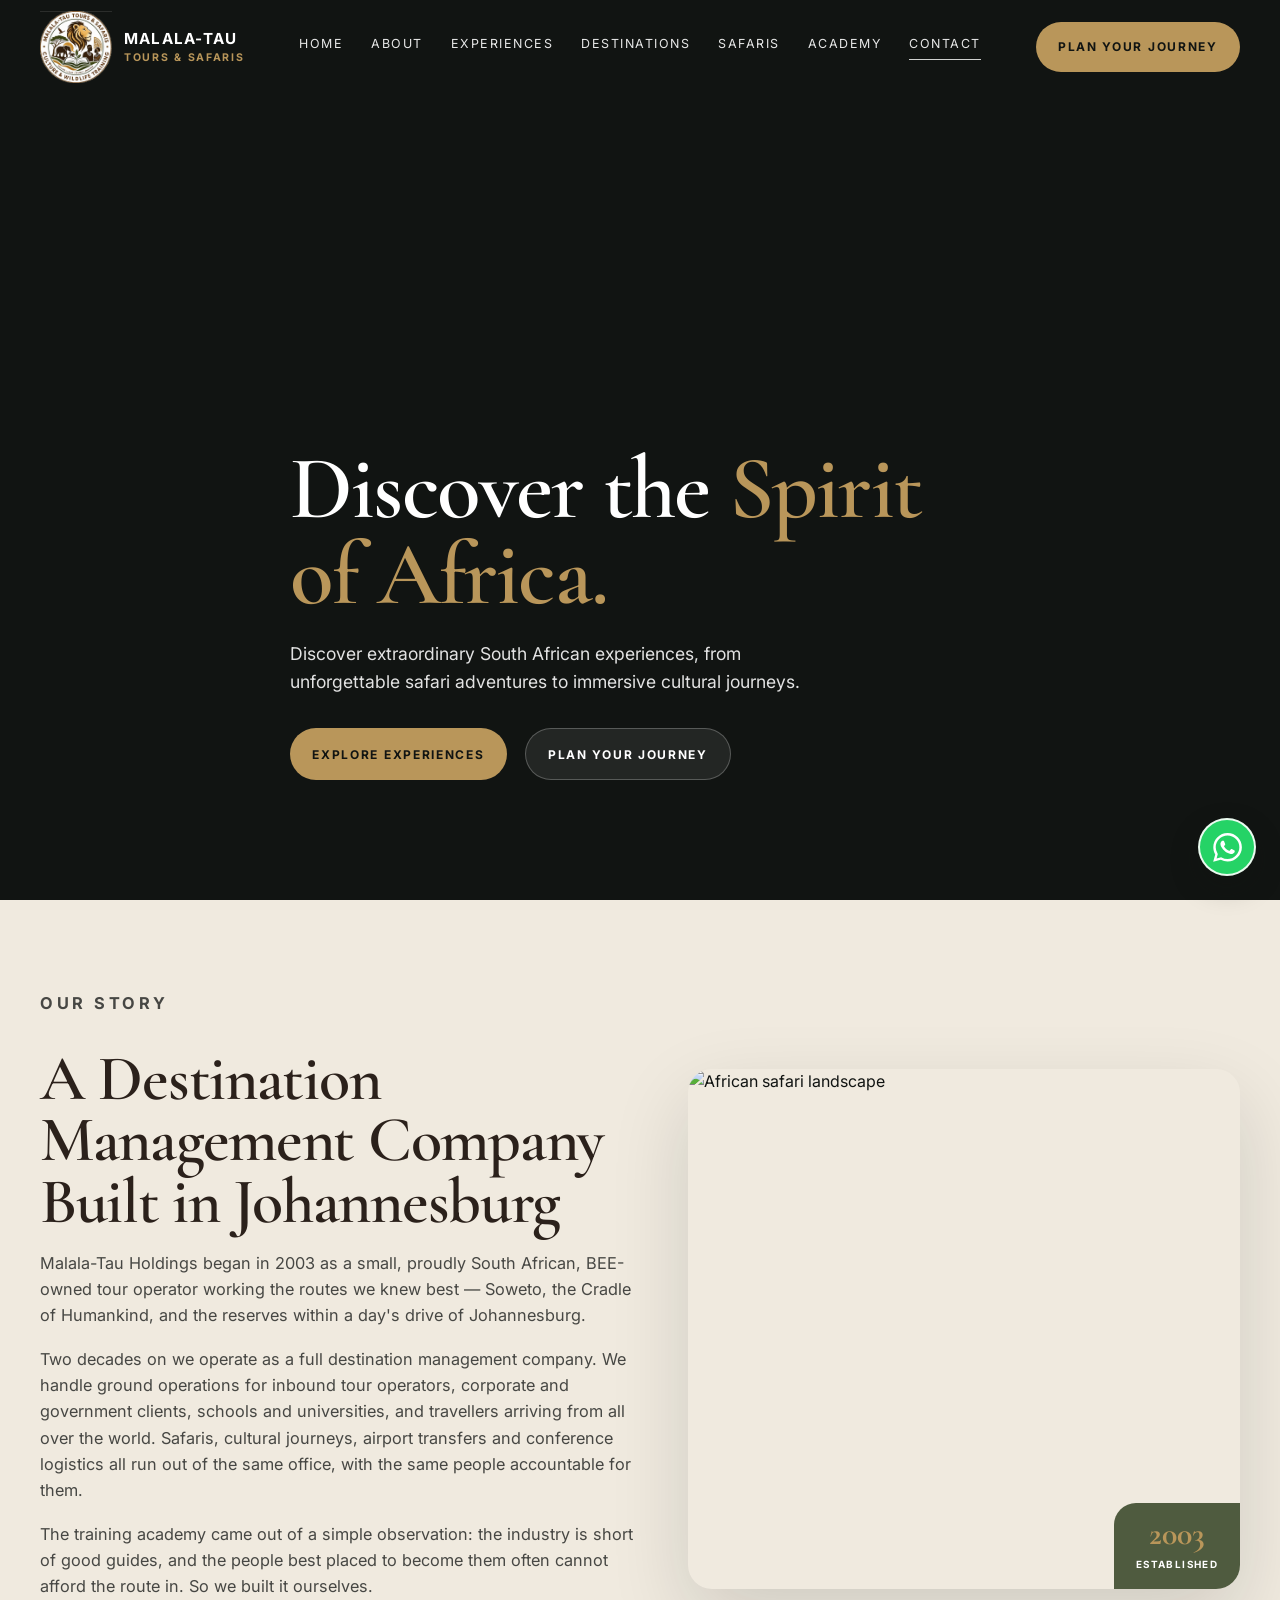
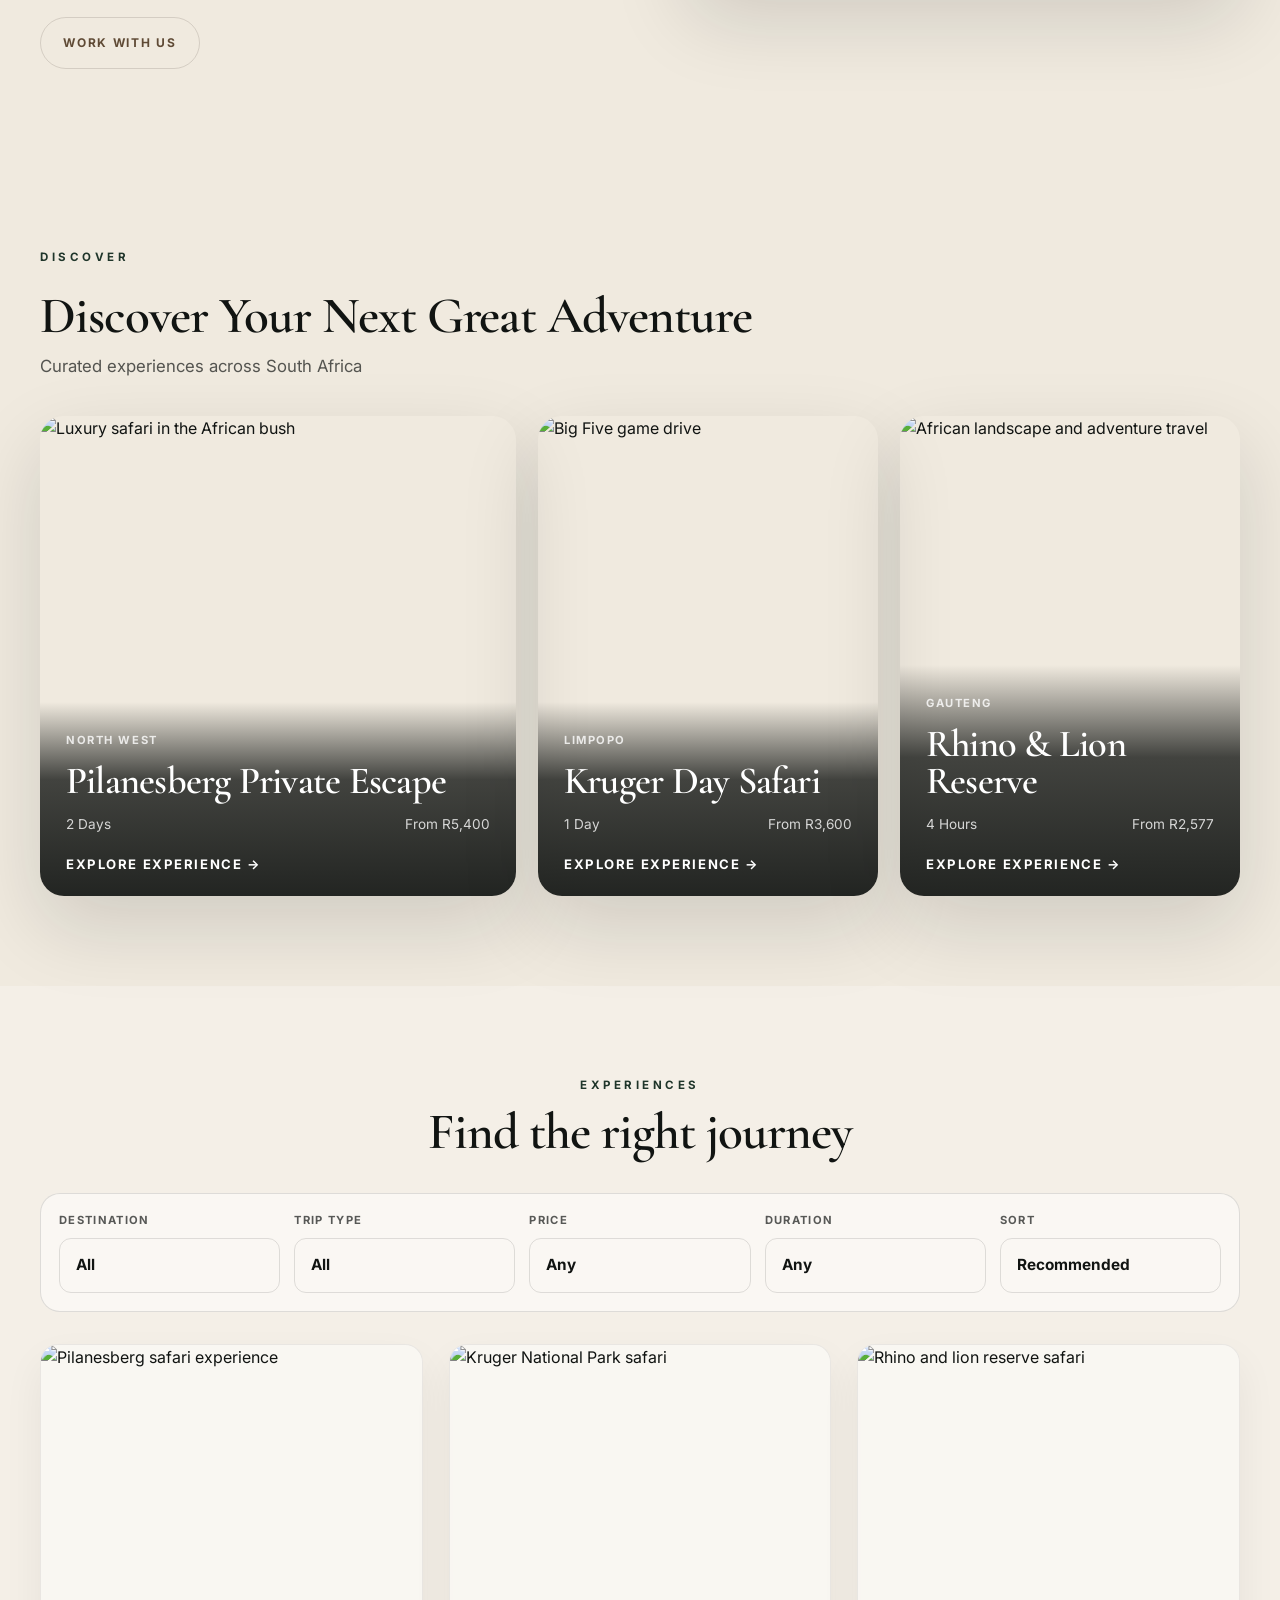
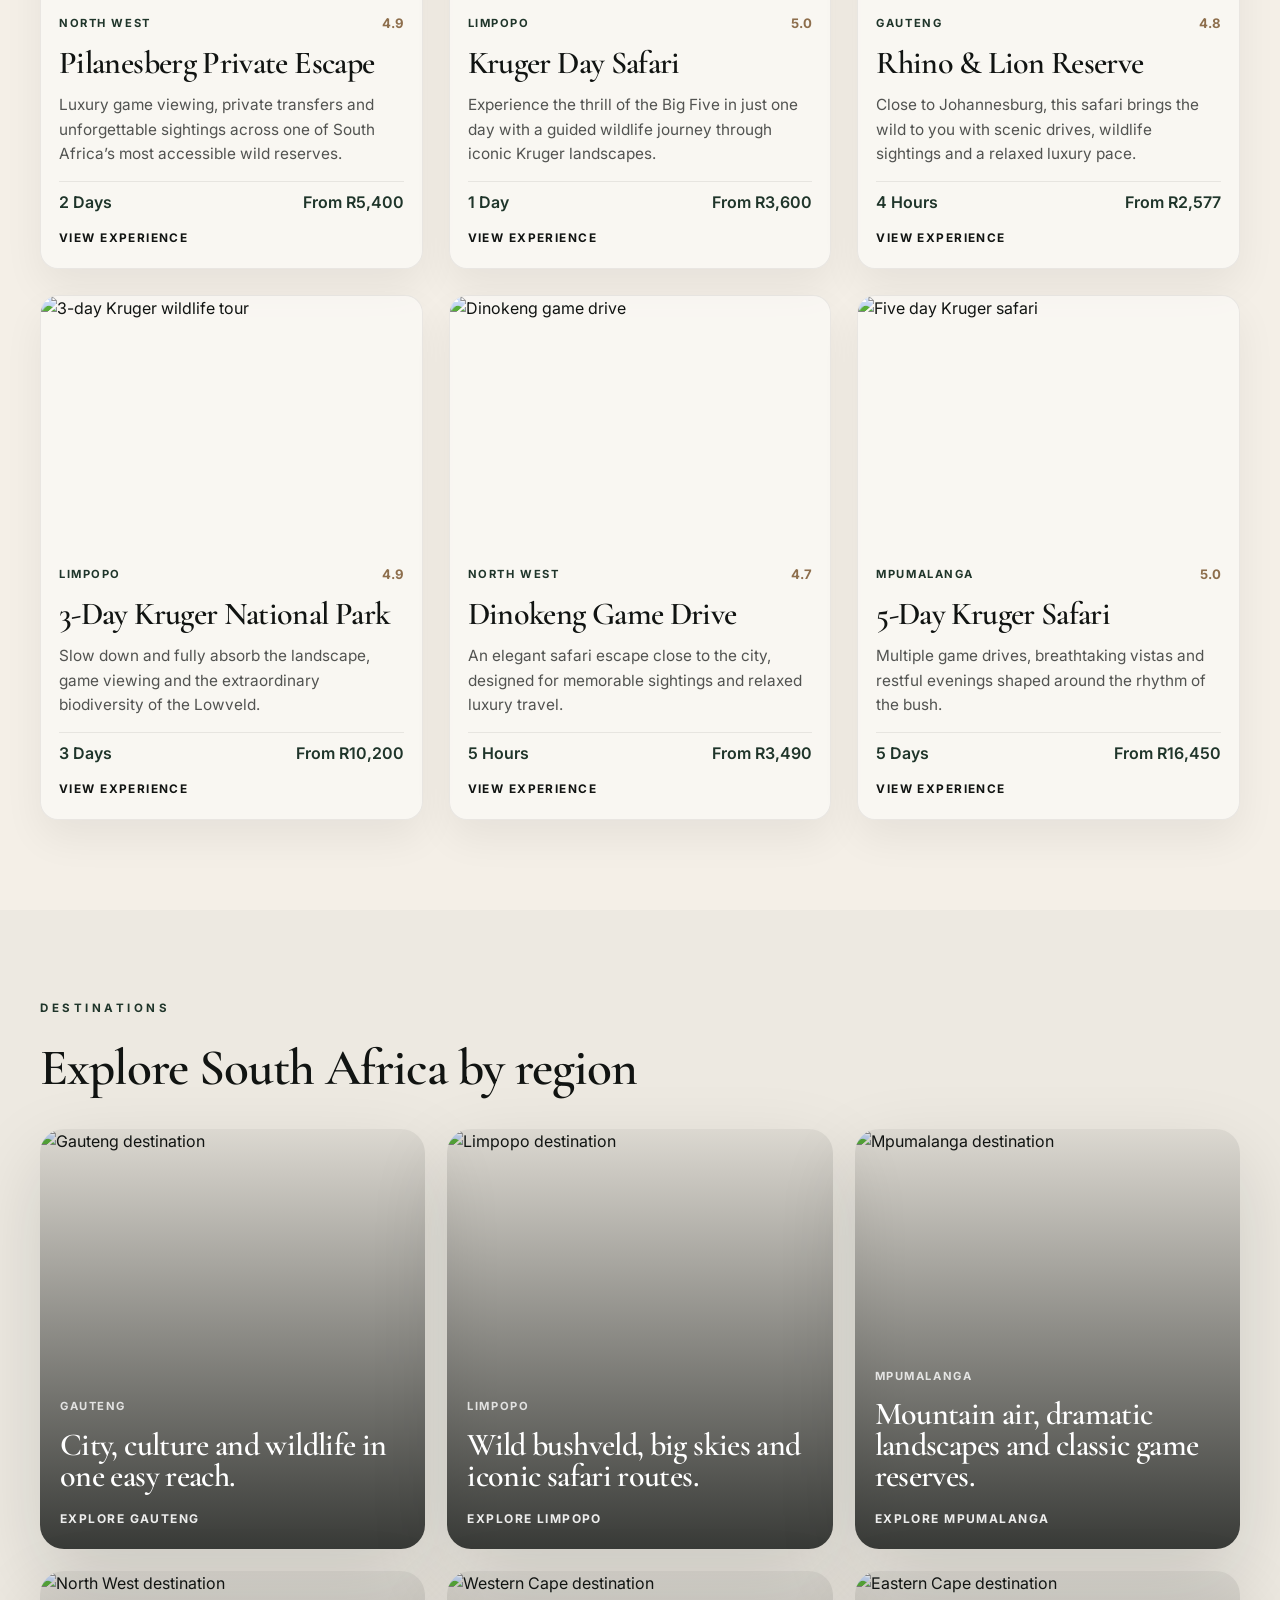
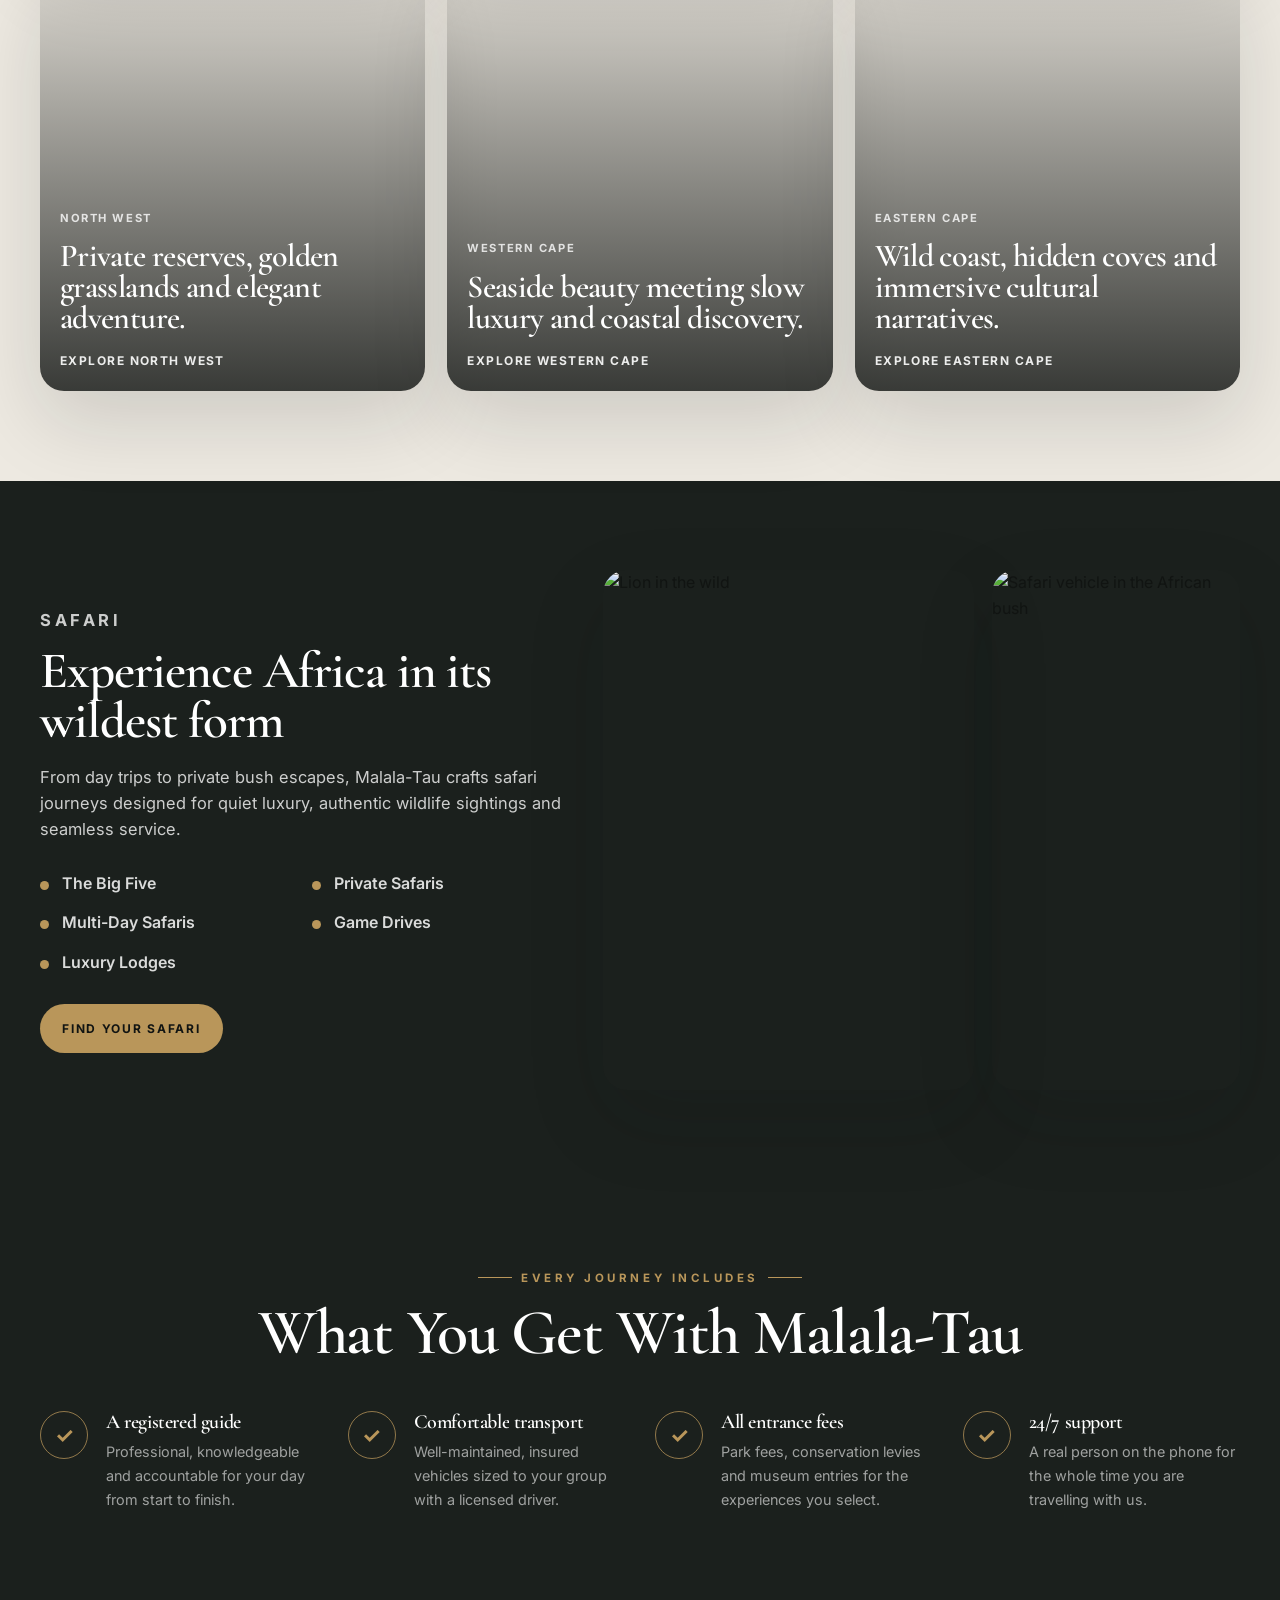
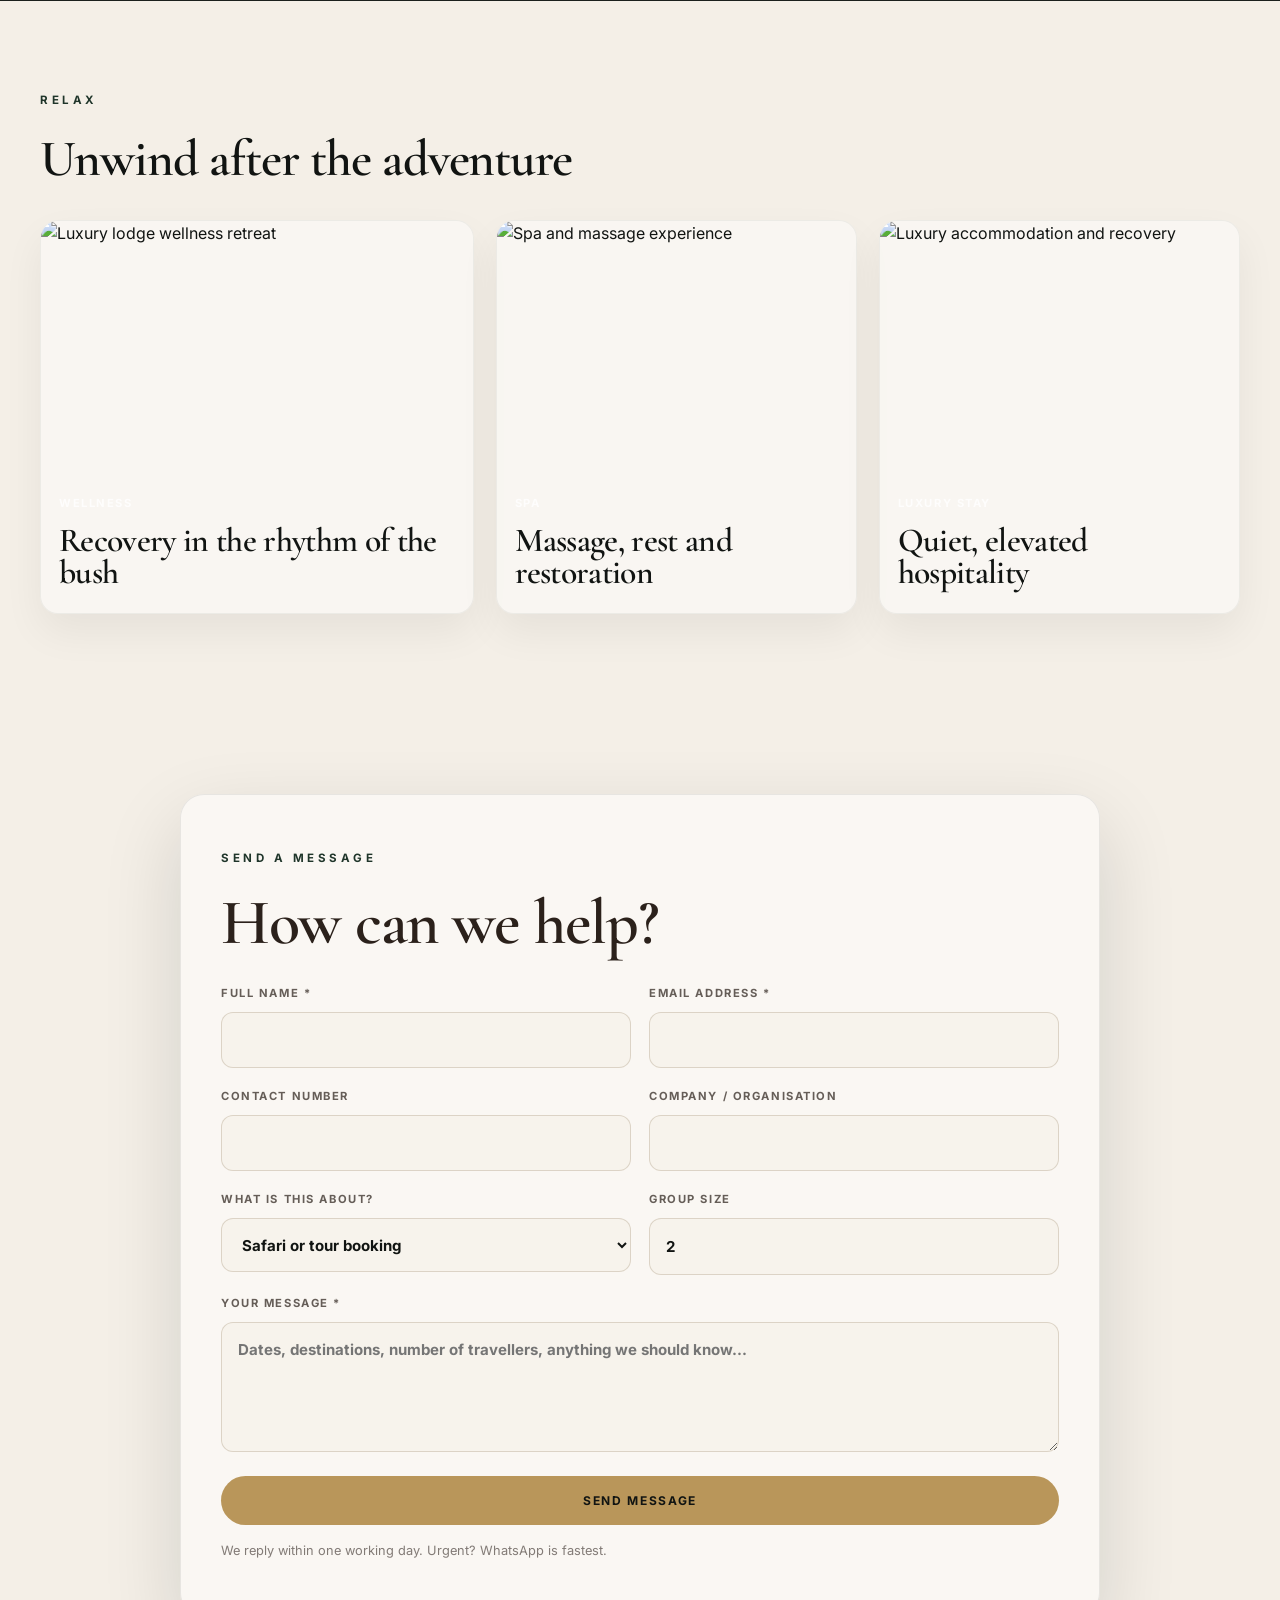
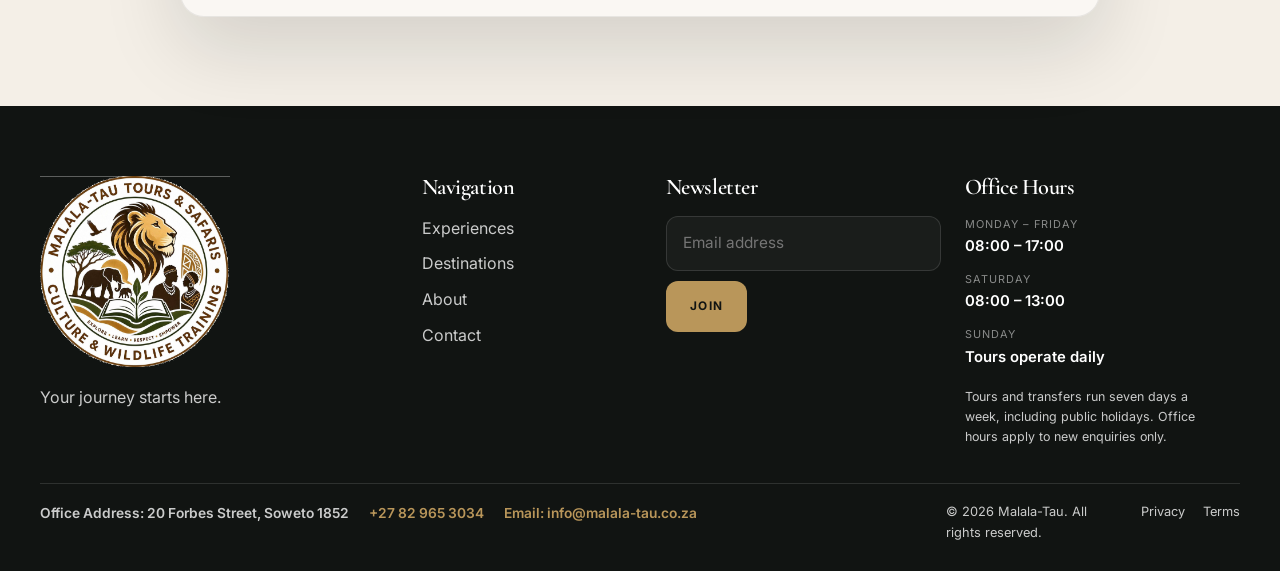
==== commit 29f38106: "Remove homepage Academy section" ====
--- a/index.html
+++ b/index.html
@@ -130,7 +130,7 @@
               </div>
             </article>
 
-            <article class="feature-card feature-card-small">
+            <article class="feature-card feature-card-small feature-card-lion">
               <img src="https://malala-tau.co.za/wp-content/uploads/2024/12/pexels-pixabay-55814-1024x683.jpg" alt="African landscape and adventure travel" />
               <div class="feature-card-content">
                 <span class="meta">Gauteng</span>
@@ -481,35 +481,6 @@
                 <span class="meta">Luxury Stay</span>
                 <h3>Quiet, elevated hospitality</h3>
               </div>
-            </div>
-          </div>
-        </div>
-      </section>
-
-      <section id="academy" class="academy-section">
-        <div class="container academy-layout reveal">
-          <div class="academy-copy">
-            <p class="eyebrow eyebrow-dark">WHY TRAIN WITH US</p>
-            <h2>Taught by People Who Do the Work</h2>
-            <p class="academy-intro">
-              Our trainers are working guides and tour operators. Every programme is built around what the industry actually asks for — not theory written in an office.
-            </p>
-            <ul class="academy-benefits">
-              <li>Practical field training in real game reserves and heritage sites</li>
-              <li>Small class sizes with individual assessment</li>
-              <li>Digitally verifiable certificate on completion</li>
-              <li>Work-readiness support and industry introductions</li>
-              <li>Community and youth development placements</li>
-              <li>Weekend and block-release options for working students</li>
-            </ul>
-            <a class="button button-primary" href="academy.html#registration">Register Now</a>
-          </div>
-
-          <div class="academy-visual">
-            <img src="https://images.unsplash.com/photo-1557050543-4d5f4e07ef46?auto=format&fit=crop&w=1200&q=85" alt="Guide and guest observing an African elephant" />
-            <div class="academy-programmes">
-              <strong>6</strong>
-              <span>Programmes</span>
             </div>
           </div>
         </div>
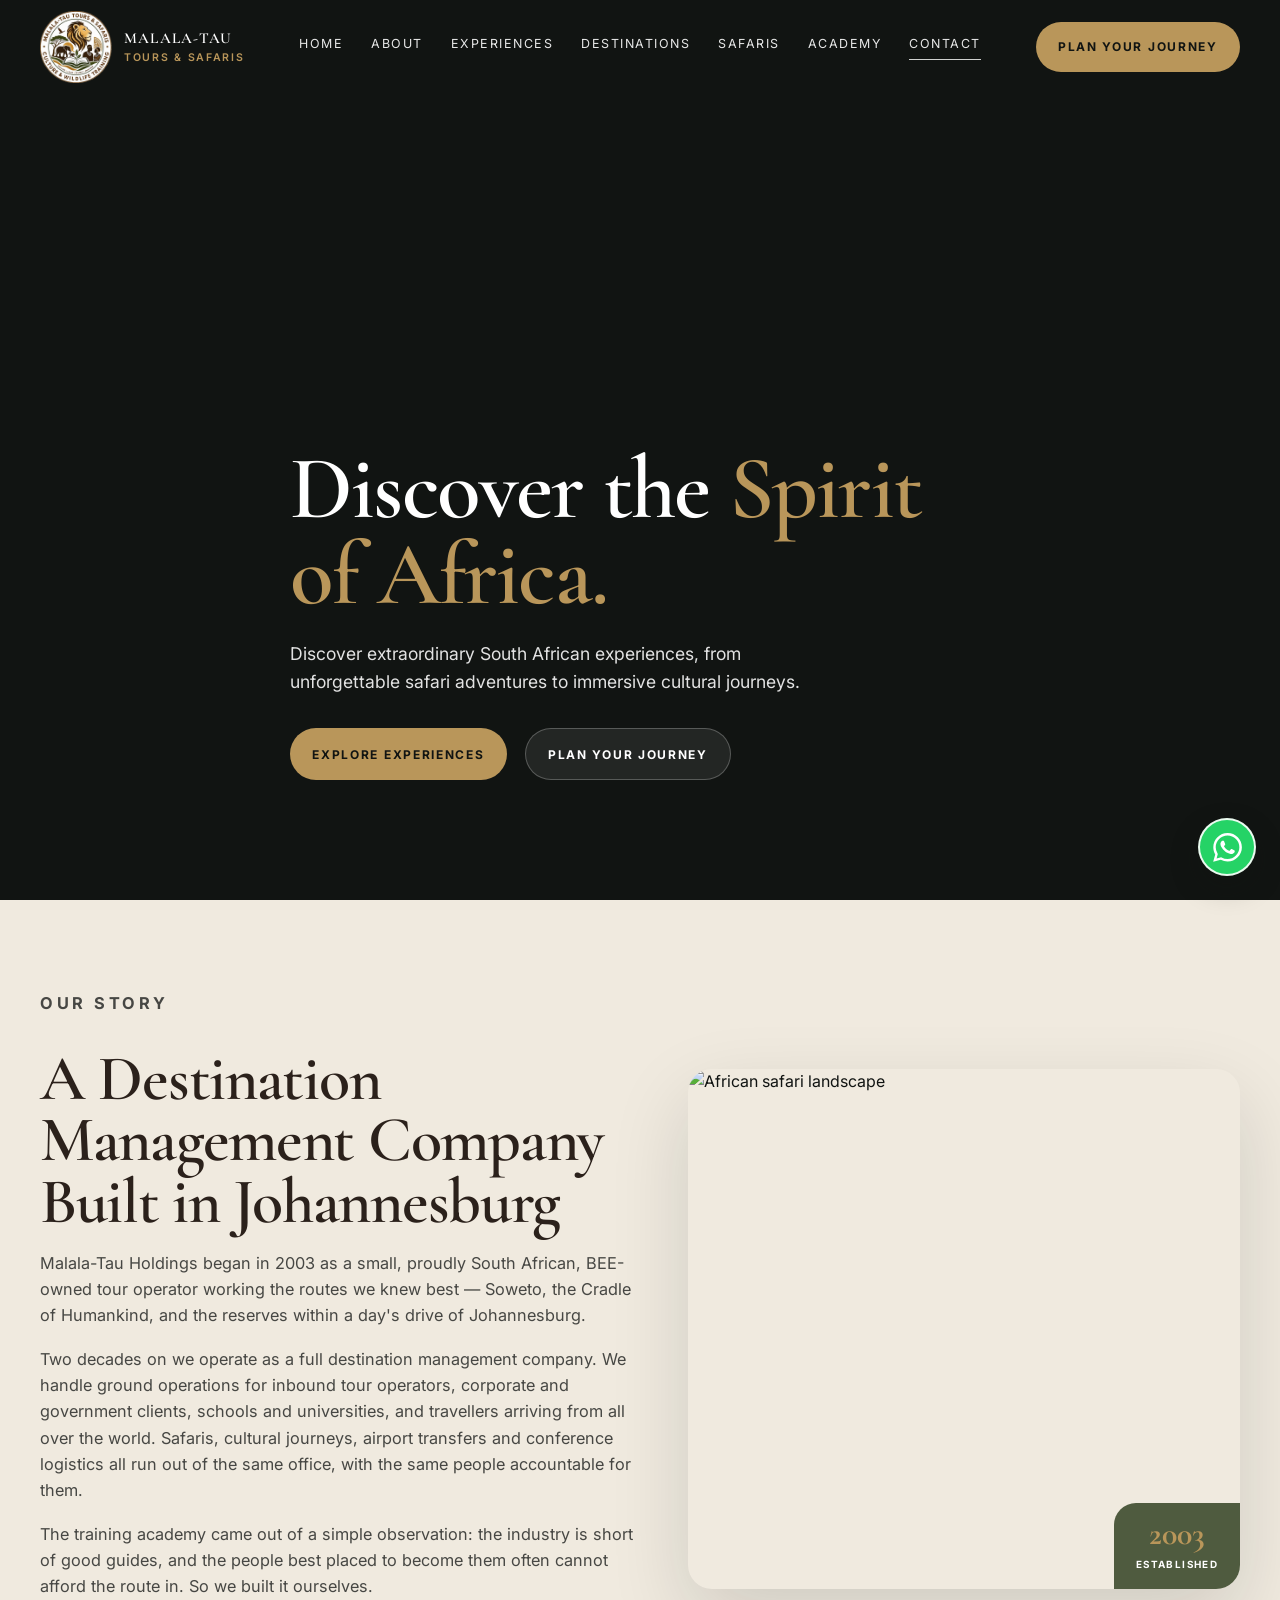
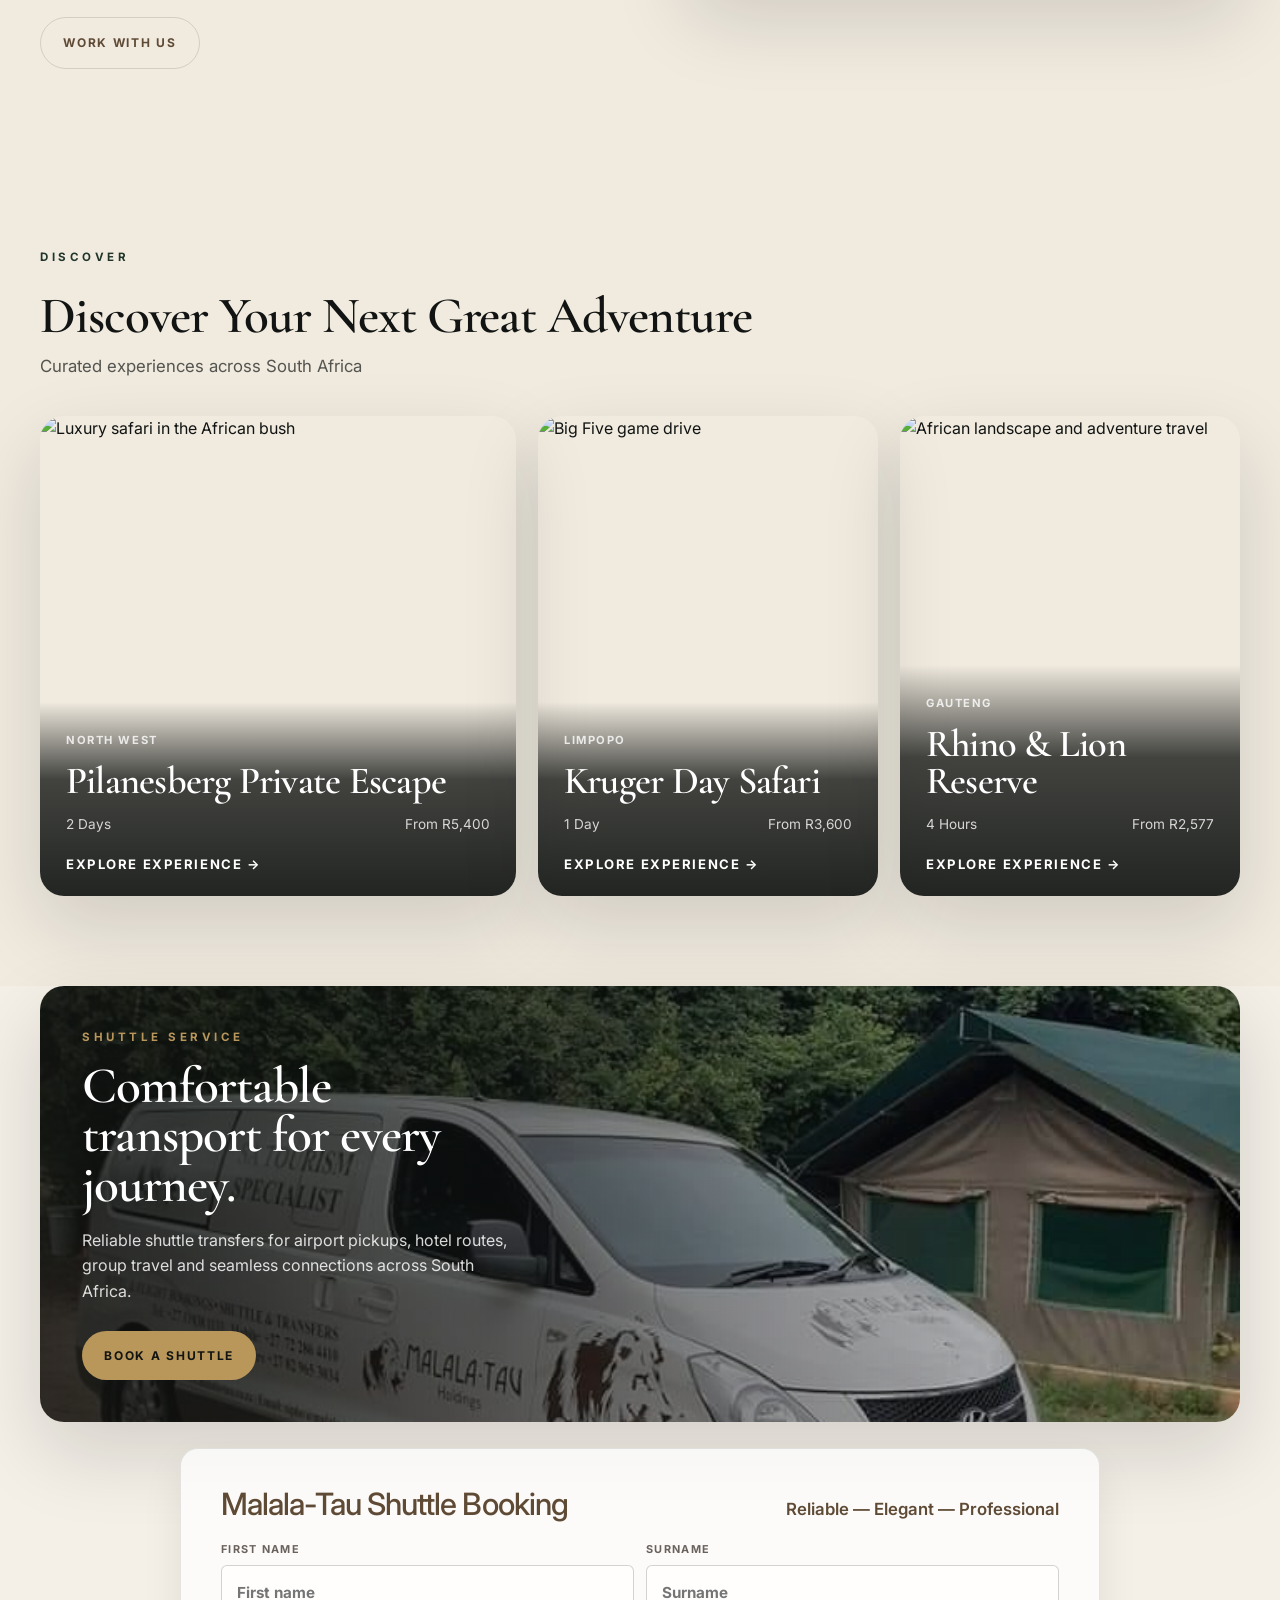
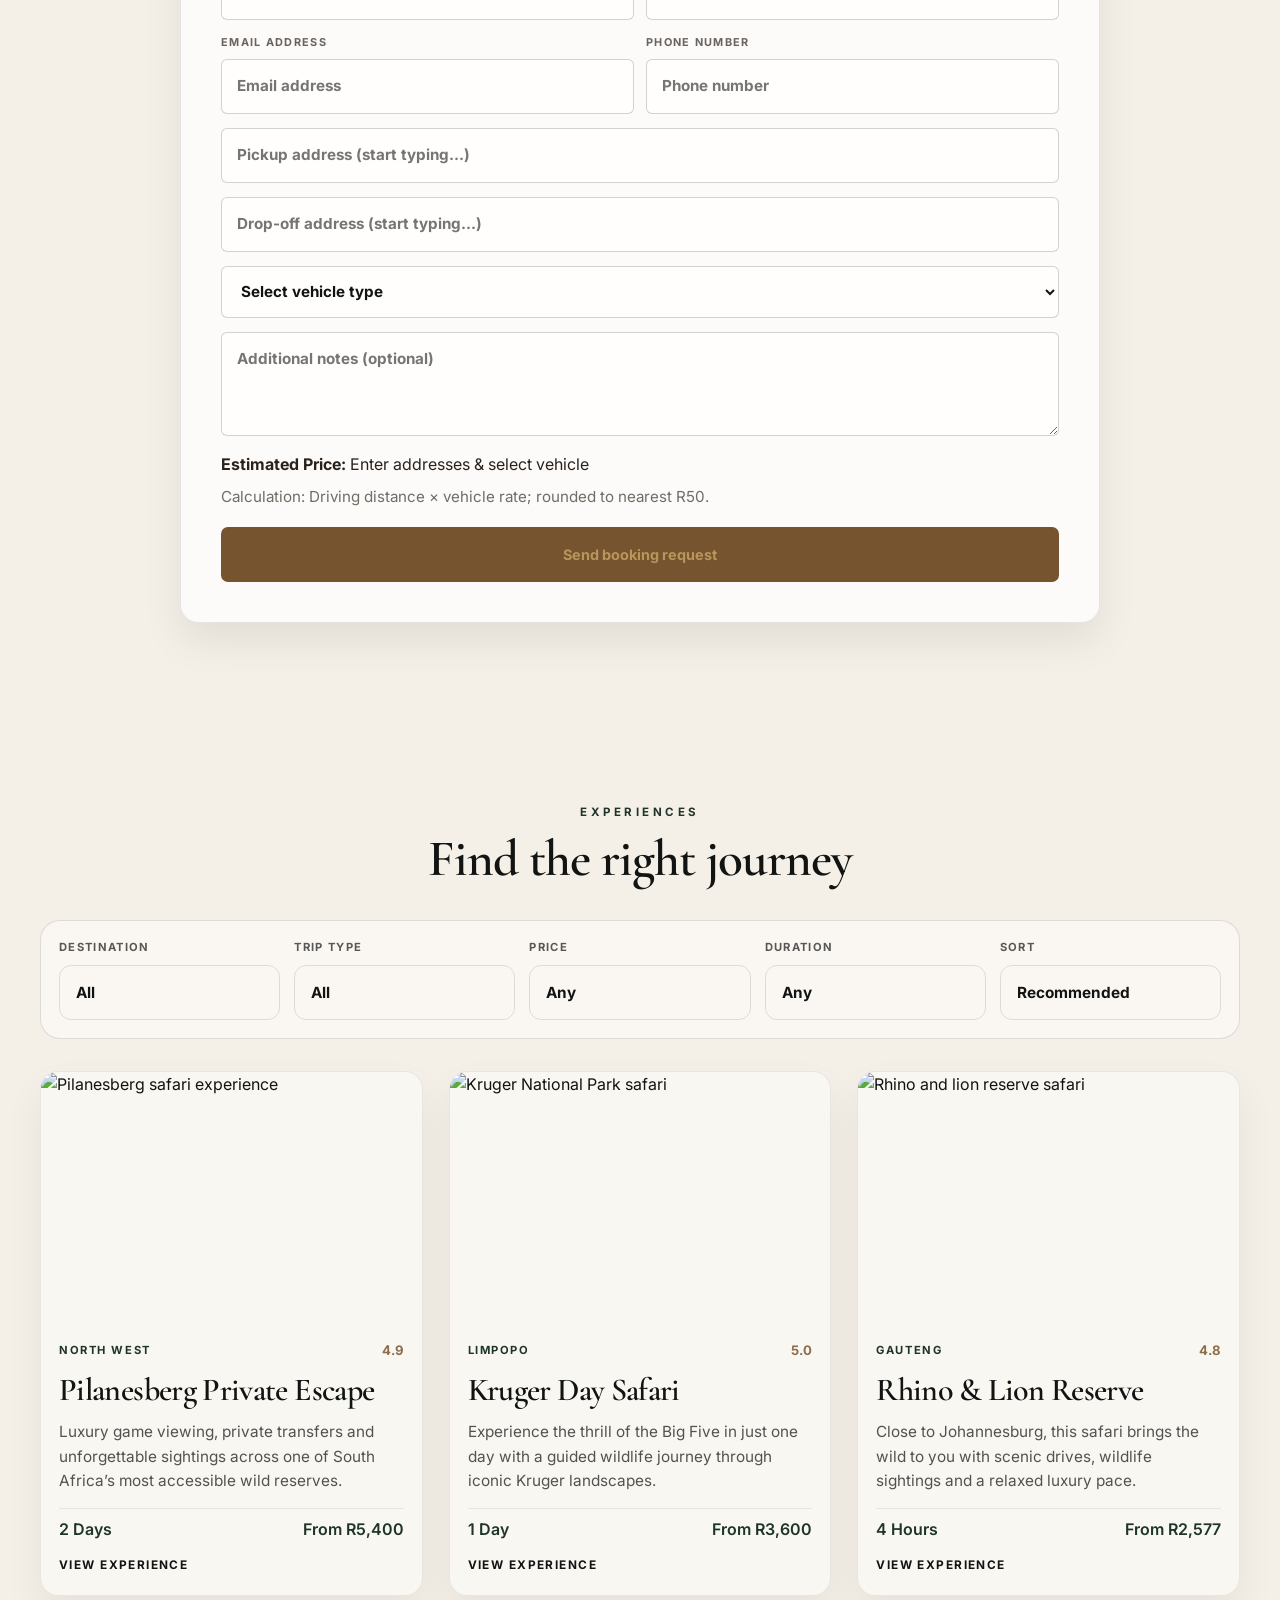
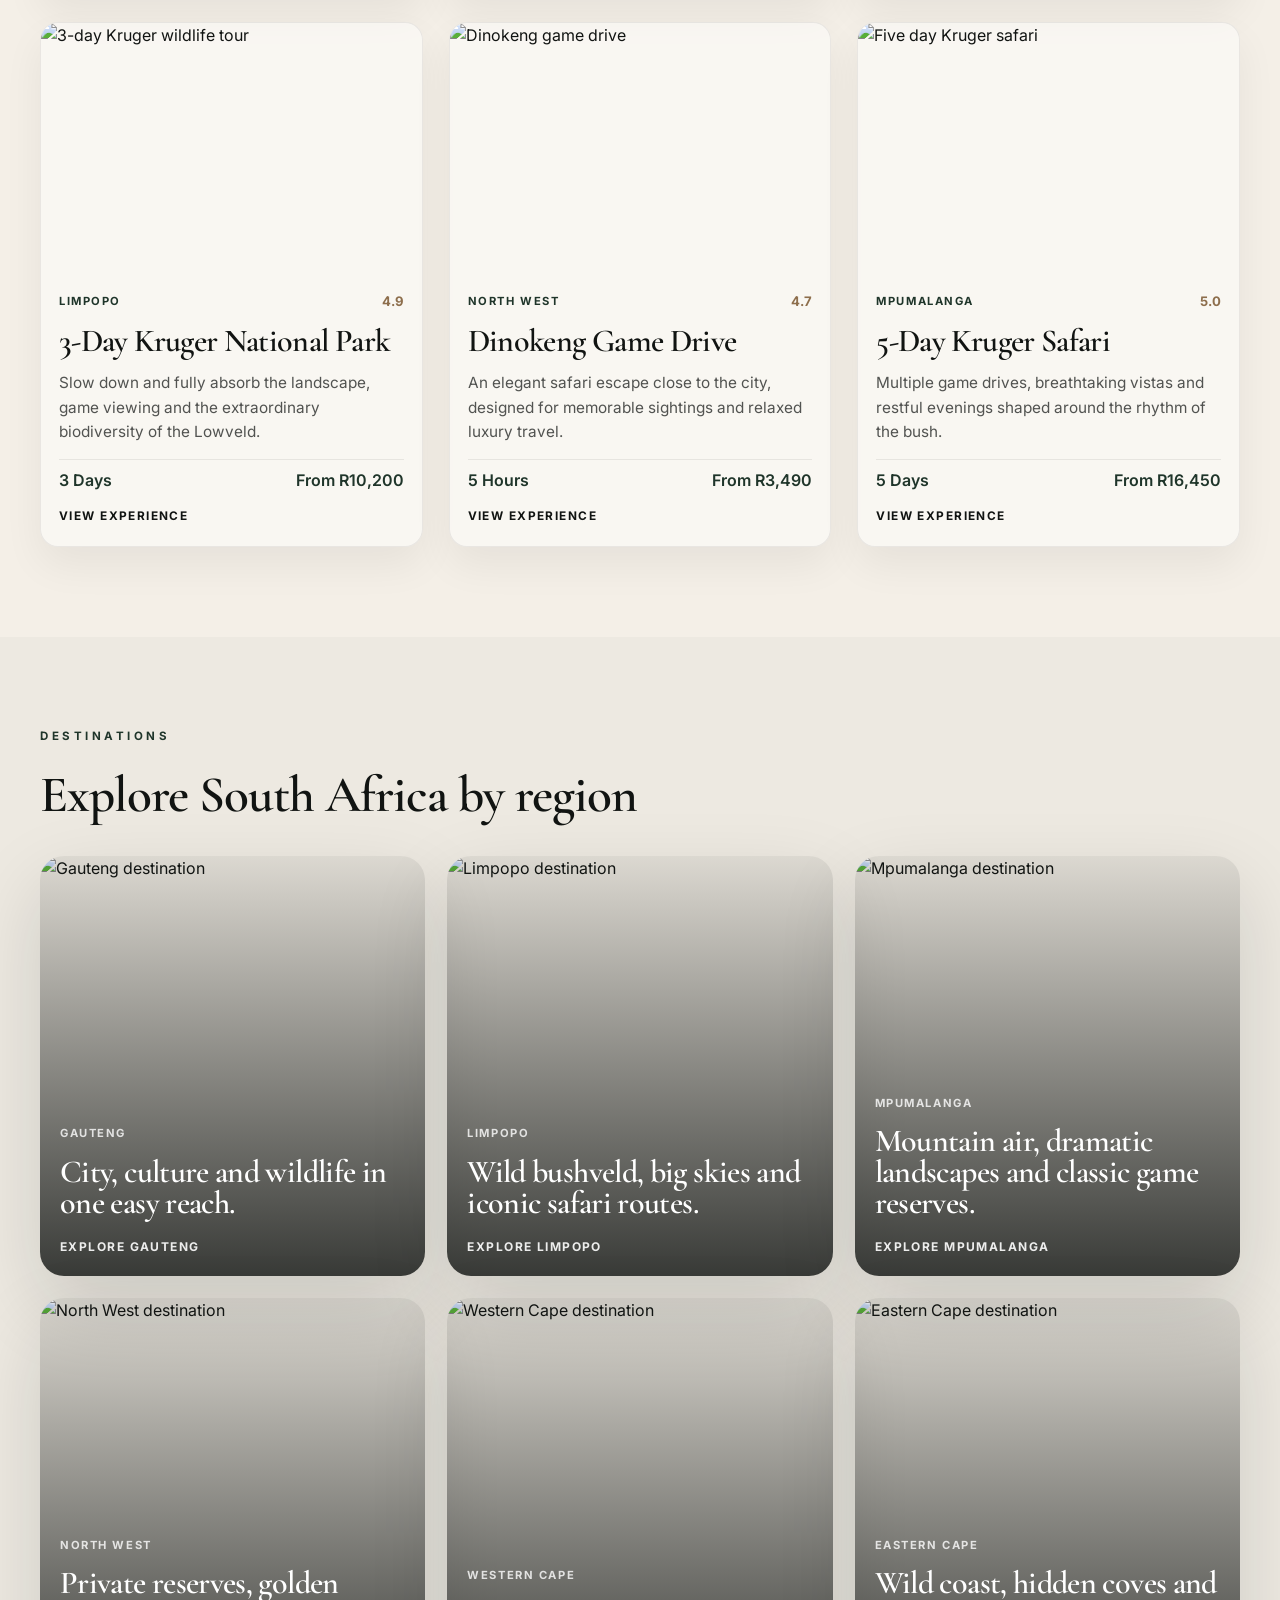
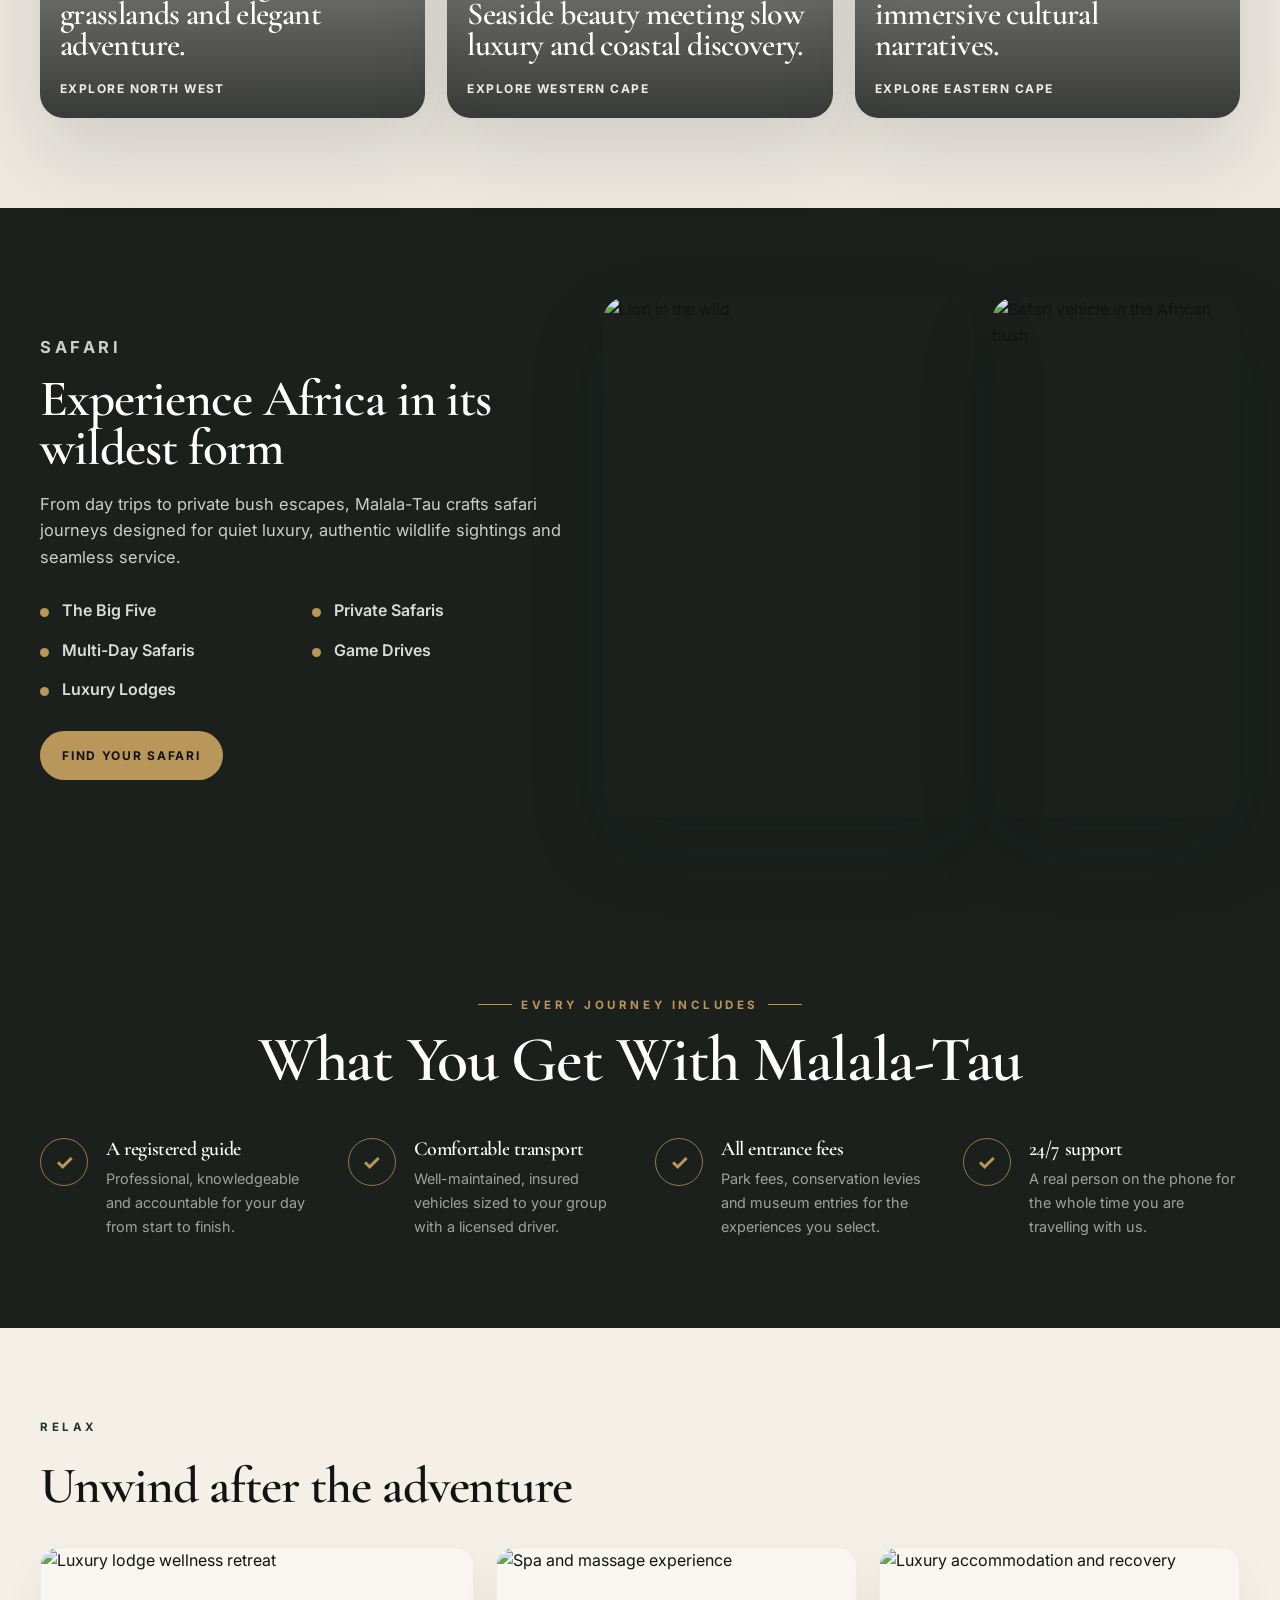
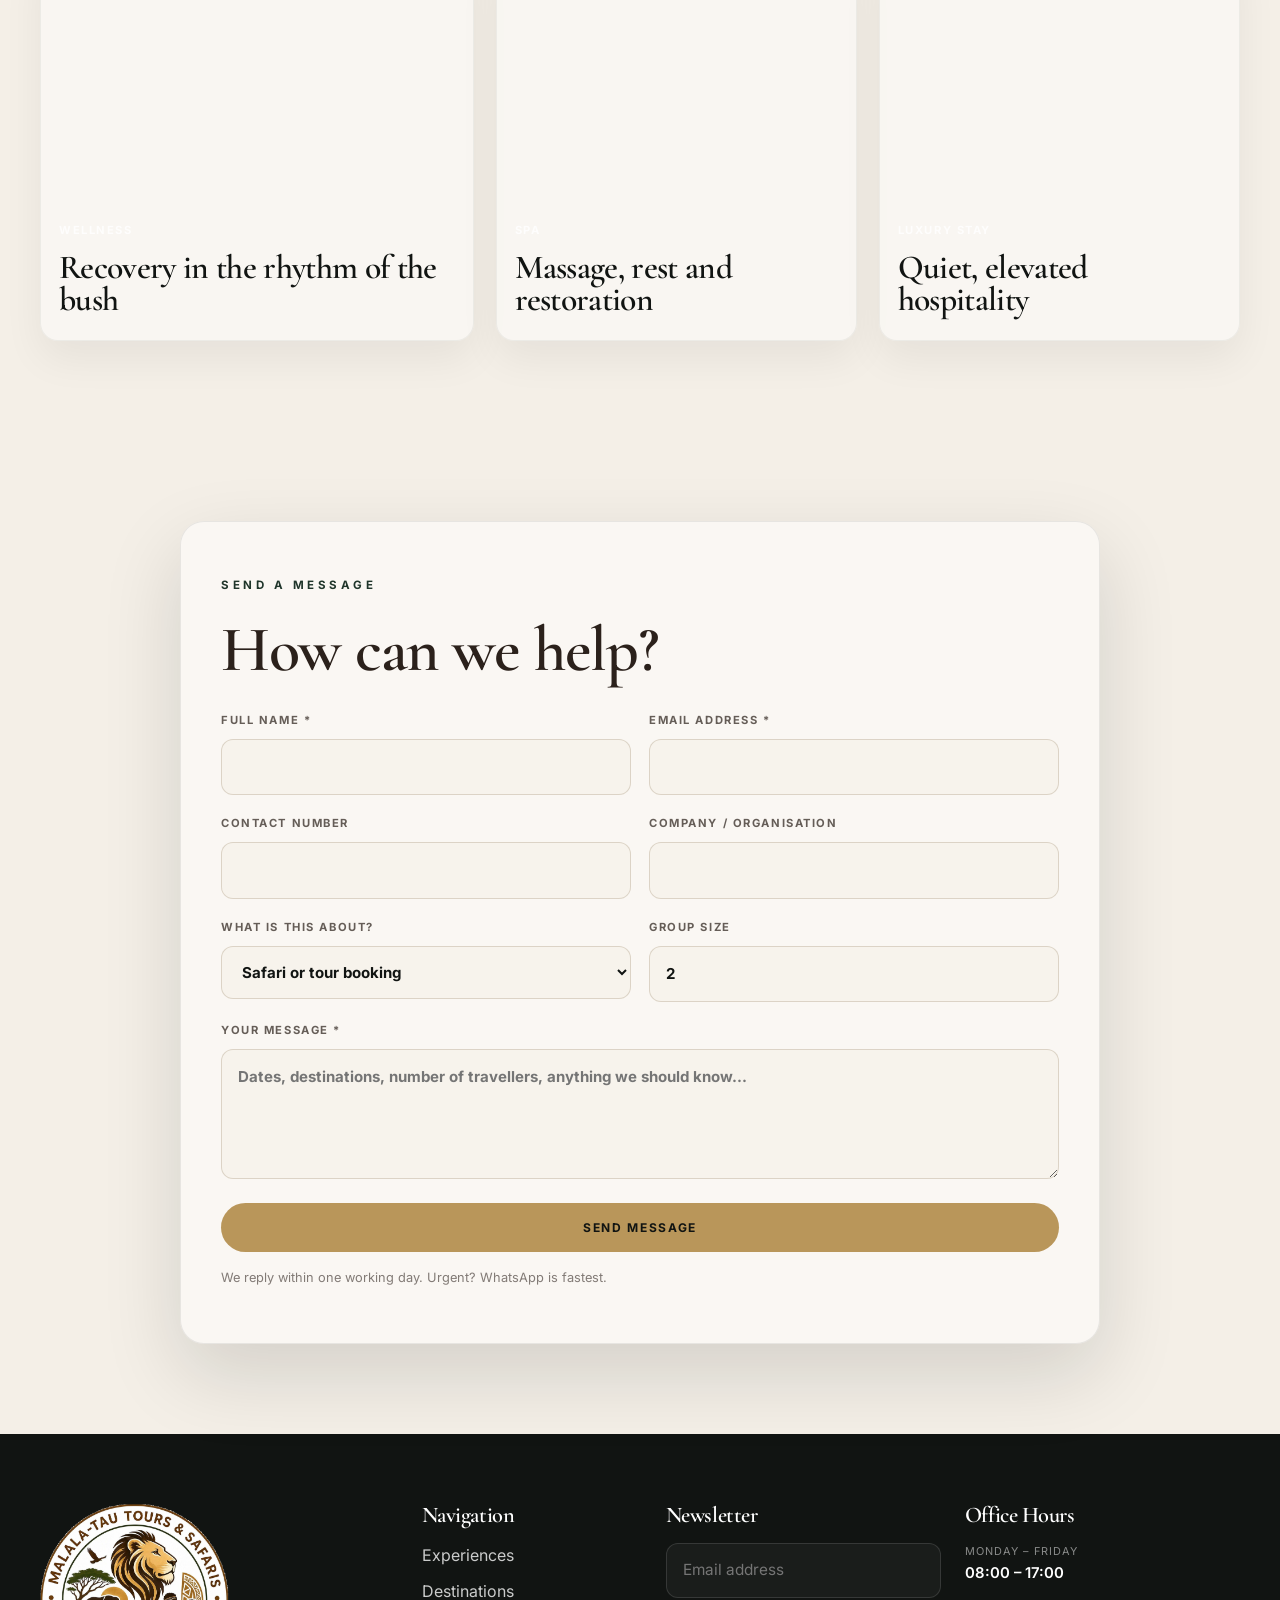
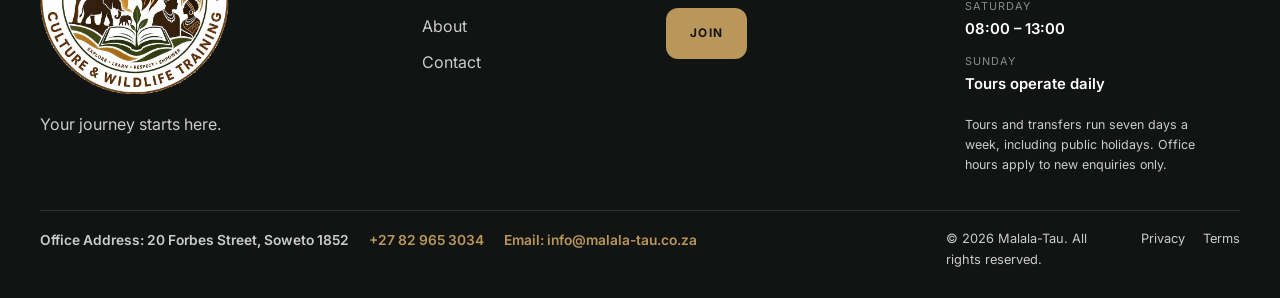
==== commit 73974feb: "Add shuttle van booking background and form" ====
--- a/index.html
+++ b/index.html
@@ -146,6 +146,38 @@
         </div>
       </section>
 
+      <section class="shuttle-section" aria-labelledby="shuttle-title">
+        <div class="container shuttle-panel reveal">
+          <div class="shuttle-content">
+            <p class="eyebrow">SHUTTLE SERVICE</p>
+            <h2 id="shuttle-title">Comfortable transport for every journey.</h2>
+            <p>Reliable shuttle transfers for airport pickups, hotel routes, group travel and seamless connections across South Africa.</p>
+            <a class="button button-primary" href="#contact">Book a Shuttle</a>
+          </div>
+        </div>
+        <div class="container shuttle-booking-wrap reveal">
+          <form class="shuttle-booking-form" id="shuttle-booking-form">
+            <div class="shuttle-booking-heading">
+              <h2>Malala-Tau Shuttle Booking</h2>
+              <p>Reliable — Elegant — Professional</p>
+            </div>
+            <div class="shuttle-form-grid">
+              <label>First name<input name="firstName" type="text" autocomplete="given-name" placeholder="First name" required /></label>
+              <label>Surname<input name="surname" type="text" autocomplete="family-name" placeholder="Surname" required /></label>
+              <label>Email address<input name="email" type="email" autocomplete="email" placeholder="Email address" required /></label>
+              <label>Phone number<input name="phone" type="tel" autocomplete="tel" placeholder="Phone number" required /></label>
+              <label class="shuttle-form-wide"><input name="pickup" type="text" placeholder="Pickup address (start typing...)" required /></label>
+              <label class="shuttle-form-wide"><input name="dropoff" type="text" placeholder="Drop-off address (start typing...)" required /></label>
+              <label class="shuttle-form-wide"><select name="vehicle" id="shuttle-vehicle" required><option value="">Select vehicle type</option><option value="2-Seater — R12/km" data-rate="12">2-Seater — R12/km</option><option value="4-Seater — R20/km" data-rate="20">4-Seater — R20/km</option><option value="6–7 Seater — R25/km" data-rate="25">6–7 Seater — R25/km</option><option value="7–12 Seater — R30/km" data-rate="30">7–12 Seater — R30/km</option></select></label>
+              <label class="shuttle-form-wide"><textarea name="notes" rows="3" placeholder="Additional notes (optional)"></textarea></label>
+            </div>
+            <p class="shuttle-estimate"><strong>Estimated Price: </strong><span id="shuttle-estimate">Enter addresses &amp; select vehicle</span></p>
+            <p class="shuttle-calculation">Calculation: Driving distance × vehicle rate; rounded to nearest R50.</p>
+            <button class="shuttle-submit" type="submit">Send booking request</button>
+          </form>
+        </div>
+      </section>
+
       <section id="experiences" class="tour-section">
         <div class="container">
           <div class="section-heading reveal section-heading-inline">
--- a/styles.css
+++ b/styles.css
@@ -170,7 +170,9 @@
 .brand-label {
   display: block;
   color: var(--white);
+  font-family: "Cormorant Garamond", serif;
   font-size: 0.95rem;
+  font-weight: 600;
   letter-spacing: 0.08em;
   line-height: 1.15;
   white-space: nowrap;
@@ -180,6 +182,7 @@
   display: block;
   margin-top: 4px;
   color: var(--gold);
+  font-family: "Inter", sans-serif;
   font-size: 0.66rem;
   letter-spacing: 0.16em;
 }
@@ -495,6 +498,166 @@
   background: rgba(214, 197, 165, 0.12);
 }
 
+.shuttle-section {
+  padding-top: 0;
+  background: var(--ivory);
+}
+
+.shuttle-panel {
+  position: relative;
+  min-height: 360px;
+  overflow: hidden;
+  border-radius: var(--radius);
+  background-image: linear-gradient(90deg, rgba(17,20,18,0.82) 0%, rgba(17,20,18,0.58) 42%, rgba(17,20,18,0.08) 100%), url("WhatsApp-Image-2024-12-23-at-20.04.51_b5e4f71a.jpg");
+  background-position: center;
+  background-size: cover;
+  box-shadow: var(--shadow);
+}
+
+.shuttle-content {
+  display: flex;
+  max-width: 520px;
+  min-height: 360px;
+  flex-direction: column;
+  align-items: flex-start;
+  justify-content: center;
+  padding: 42px;
+  color: var(--white);
+}
+
+.shuttle-content .eyebrow {
+  margin-bottom: 16px;
+  color: var(--gold);
+}
+
+.shuttle-content h2 {
+  color: var(--white);
+  font-size: clamp(2.6rem, 4vw, 4.4rem);
+}
+
+.shuttle-content p:not(.eyebrow) {
+  max-width: 470px;
+  margin: 18px 0 26px;
+  color: rgba(255,255,255,0.84);
+  font-size: 1rem;
+}
+
+.shuttle-booking-wrap {
+  margin-top: 26px;
+}
+
+.shuttle-booking-form {
+  max-width: 920px;
+  margin: 0 auto;
+  padding: clamp(26px, 4vw, 40px);
+  border: 1px solid rgba(17,20,18,0.1);
+  border-radius: var(--radius-small);
+  background: rgba(255,255,255,0.76);
+  box-shadow: 0 18px 40px rgba(17,20,18,0.08);
+}
+
+.shuttle-booking-heading {
+  display: flex;
+  align-items: baseline;
+  justify-content: space-between;
+  gap: 24px;
+  margin-bottom: 18px;
+}
+
+.shuttle-booking-heading h2 {
+  color: #5f4a35;
+  font-family: "Inter", sans-serif;
+  font-size: clamp(1.45rem, 2.4vw, 2rem);
+  font-weight: 500;
+  letter-spacing: -0.03em;
+}
+
+.shuttle-booking-heading p {
+  color: #5f4a35;
+  font-size: 1.05rem;
+  font-weight: 600;
+  white-space: nowrap;
+}
+
+.shuttle-form-grid {
+  display: grid;
+  grid-template-columns: repeat(2, minmax(0, 1fr));
+  gap: 14px 12px;
+}
+
+.shuttle-booking-form label {
+  display: flex;
+  flex-direction: column;
+  gap: 7px;
+  color: rgba(43,33,27,0.7);
+  font-size: 0.68rem;
+  font-weight: 700;
+  letter-spacing: 0.12em;
+  text-transform: uppercase;
+}
+
+.shuttle-booking-form input,
+.shuttle-booking-form select,
+.shuttle-booking-form textarea {
+  width: 100%;
+  border: 1px solid rgba(43,33,27,0.2);
+  border-radius: 6px;
+  background: rgba(255,255,255,0.7);
+  color: var(--charcoal);
+  font: inherit;
+  font-size: 0.95rem;
+  letter-spacing: normal;
+  outline: none;
+  padding: 0.9rem 0.95rem;
+  text-transform: none;
+}
+
+.shuttle-booking-form textarea {
+  resize: vertical;
+}
+
+.shuttle-booking-form input:focus,
+.shuttle-booking-form select:focus,
+.shuttle-booking-form textarea:focus {
+  border-color: var(--gold);
+  box-shadow: 0 0 0 3px rgba(185,150,90,0.14);
+}
+
+.shuttle-form-wide {
+  grid-column: 1 / -1;
+}
+
+.shuttle-estimate {
+  margin: 16px 0 8px;
+  color: #2b211b;
+  font-size: 1rem;
+}
+
+.shuttle-calculation {
+  margin-bottom: 18px;
+  color: rgba(43,33,27,0.66);
+  font-size: 0.95rem;
+}
+
+.shuttle-submit {
+  width: 100%;
+  border: 0;
+  border-radius: 7px;
+  background: #75542f;
+  color: var(--gold);
+  cursor: pointer;
+  font: inherit;
+  font-size: 0.9rem;
+  font-weight: 700;
+  padding: 1rem;
+  text-transform: none;
+}
+
+.shuttle-submit:hover,
+.shuttle-submit:focus-visible {
+  background: #5f4325;
+}
+
 .section-heading {
   display: flex;
   flex-direction: column;
@@ -556,6 +719,10 @@
   height: 100%;
   object-fit: cover;
   transition: transform 0.2s linear;
+}
+
+.feature-card-lion img {
+  object-position: left center;
 }
 
 .feature-card:hover img {
@@ -1940,6 +2107,12 @@
   }
 }
 
+@media (max-width: 1100px) {
+  .safari-layout {
+    grid-template-columns: 1fr;
+  }
+}
+
 @media (max-width: 640px) {
   .brand-logo {
     width: 58px;
@@ -2005,6 +2178,38 @@
     grid-template-columns: 1fr;
   }
 
+  .shuttle-booking-heading {
+    align-items: flex-start;
+    flex-direction: column;
+    gap: 6px;
+  }
+
+  .shuttle-booking-heading p {
+    white-space: normal;
+  }
+
+  .shuttle-form-grid {
+    grid-template-columns: 1fr;
+  }
+
+  .shuttle-panel,
+  .shuttle-content {
+    min-height: 430px;
+  }
+
+  .shuttle-content {
+    padding: 30px 24px;
+  }
+
+  .safari-visual {
+    min-height: 0;
+    grid-template-columns: 1fr;
+  }
+
+  .safari-image {
+    height: 280px;
+  }
+
   .contact-form-grid {
     grid-template-columns: 1fr;
   }
